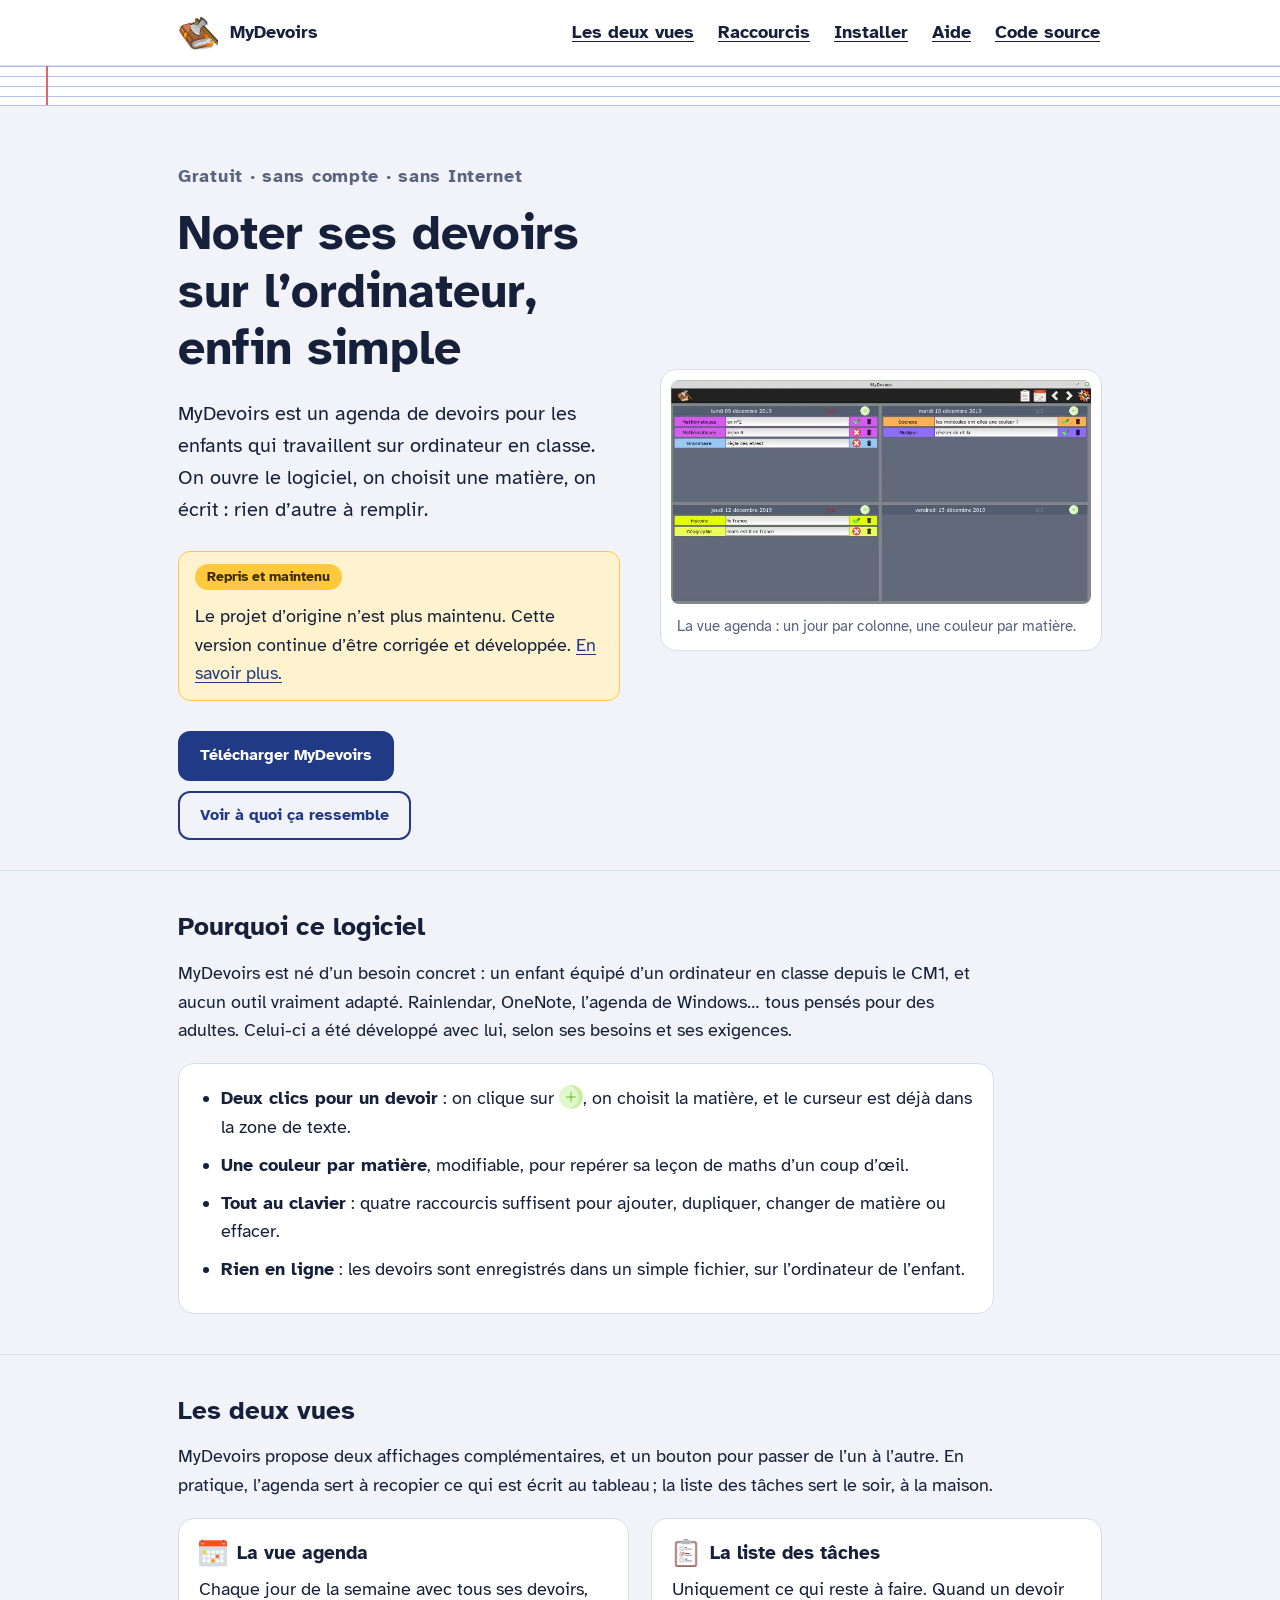
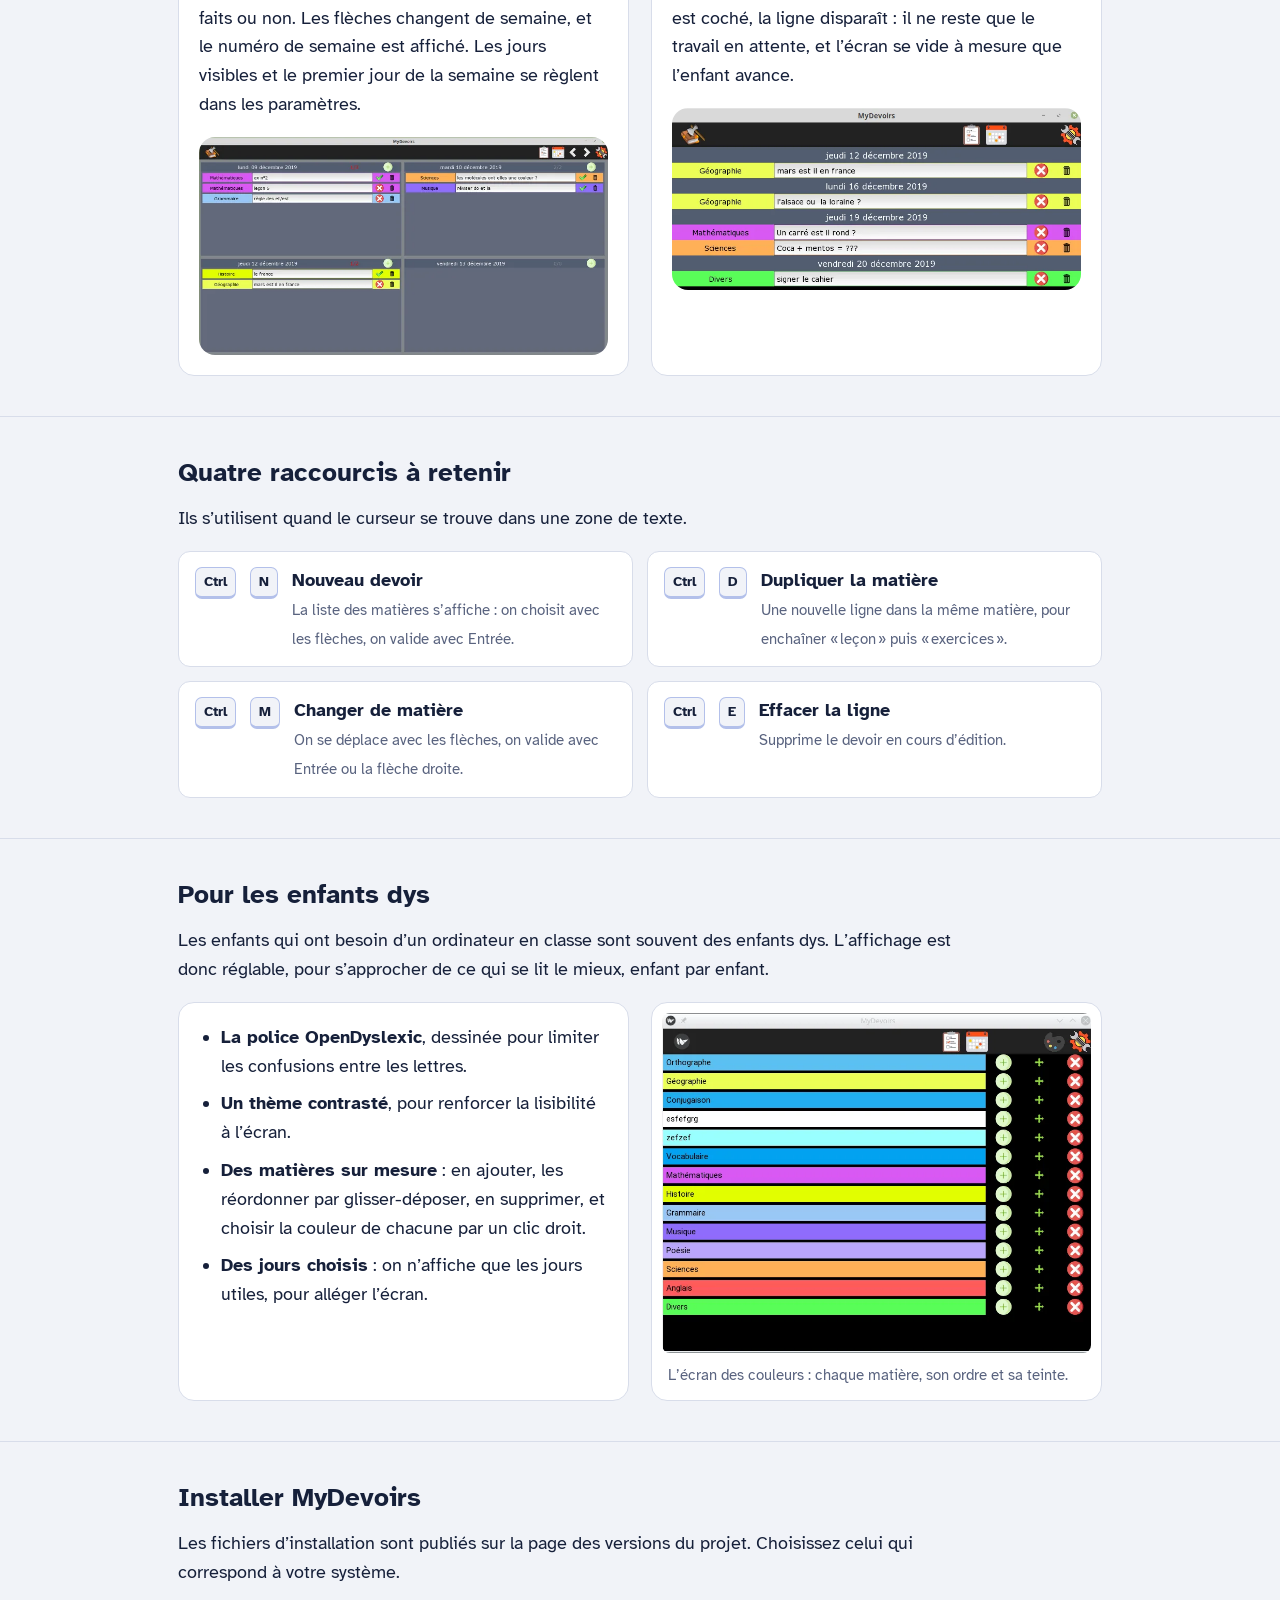
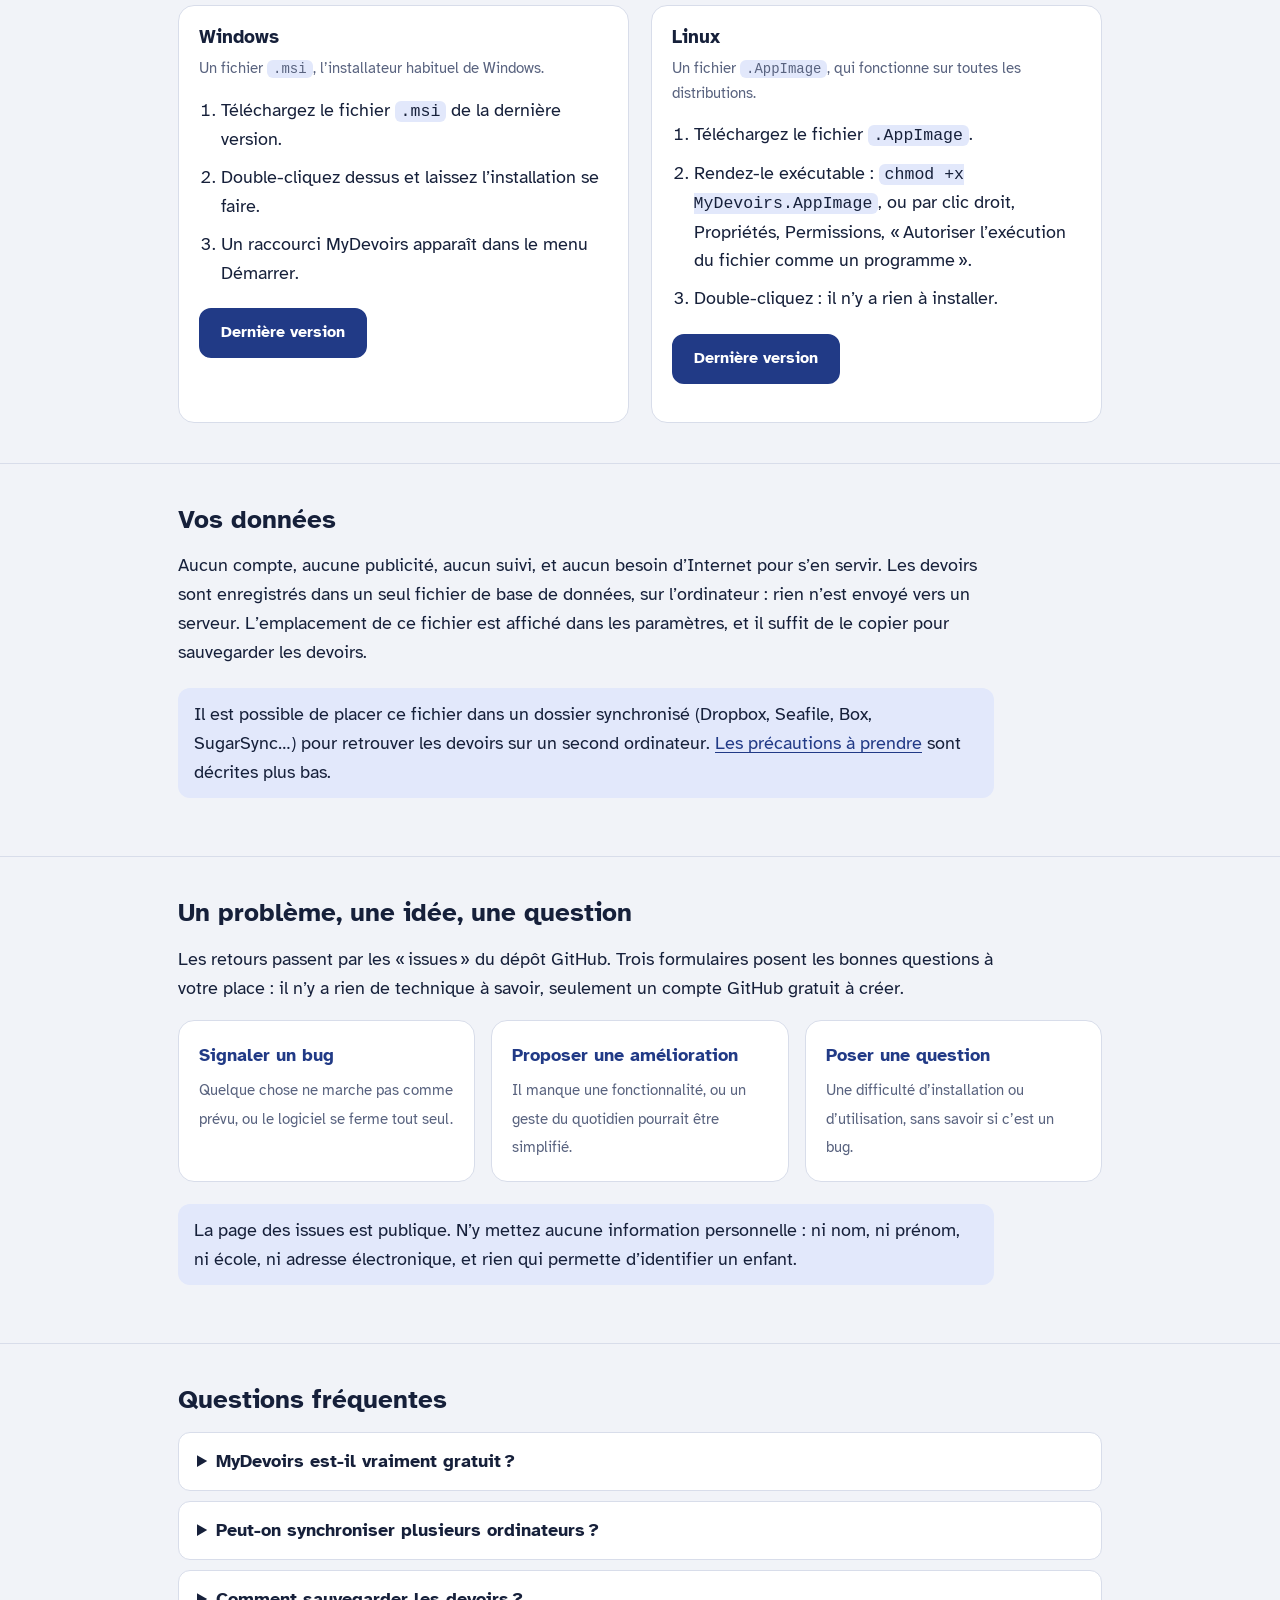
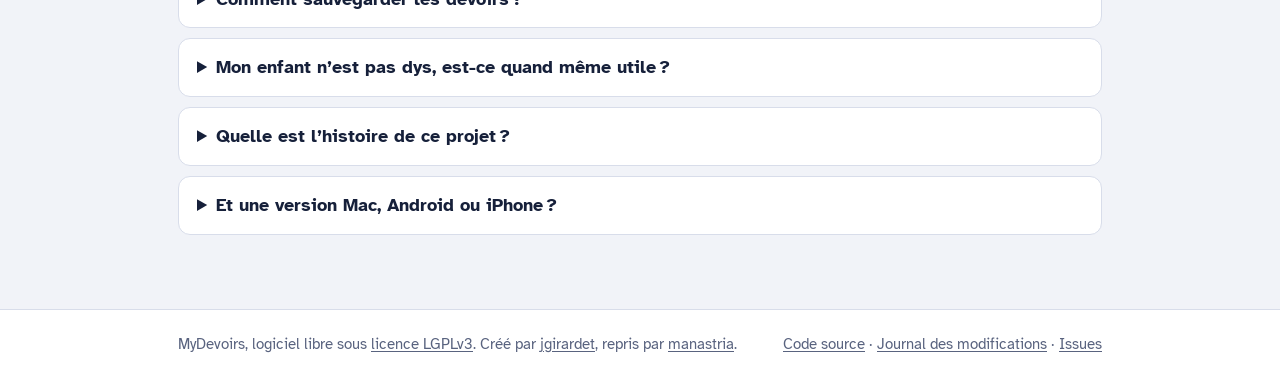
==== site/index.html @ cf14973e "feat: formulaires d'issues, site GitHub Pages et journal des modifications Communication - Formulair" ====
<!DOCTYPE html>
<html lang="fr">
<head>
<meta charset="utf-8">
<meta name="viewport" content="width=device-width, initial-scale=1">
<title>MyDevoirs : noter ses devoirs sur l’ordinateur, simplement</title>
<meta name="description" content="Logiciel gratuit et libre pour noter ses devoirs sur l’ordinateur, sans compte et sans Internet. Pensé pour les enfants qui travaillent sur ordinateur en classe, notamment les enfants dys. Windows et Linux.">
<meta name="author" content="Manastria">
<link rel="canonical" href="https://manastria.github.io/mydevoirs/">
<meta property="og:type" content="website">
<meta property="og:locale" content="fr_FR">
<meta property="og:title" content="MyDevoirs : noter ses devoirs sur l’ordinateur, simplement">
<meta property="og:description" content="Logiciel gratuit et libre pour noter ses devoirs sur l’ordinateur, sans compte et sans Internet. Pensé pour les enfants qui travaillent sur ordinateur, notamment les enfants dys.">
<meta property="og:url" content="https://manastria.github.io/mydevoirs/">
<meta property="og:image" content="https://manastria.github.io/mydevoirs/icons/icon-512.png">
<meta name="theme-color" content="#213a86">
<link rel="icon" href="icons/logo.png">
<link rel="icon" type="image/png" sizes="192x192" href="icons/icon-192.png">
<link rel="apple-touch-icon" href="icons/apple-touch-icon.png">
<link rel="stylesheet" href="assets/site.css">
</head>
<body>
<a class="skip" href="#contenu">Aller au contenu</a>

<header class="site-head">
  <div class="wrap">
    <a class="brand" href="#contenu">
      <img src="icons/logo.png" alt="" width="40" height="40">
      MyDevoirs
    </a>
    <nav aria-label="Sections de la page">
      <a href="#vues">Les deux vues</a>
      <a href="#raccourcis">Raccourcis</a>
      <a href="#installer">Installer</a>
      <a href="#aide">Aide</a>
      <a href="https://github.com/manastria/mydevoirs">Code source</a>
    </nav>
  </div>
</header>

<div class="ruled" aria-hidden="true"></div>

<main id="contenu">

  <section class="hero">
    <div class="wrap">
      <div>
        <p class="kicker">Gratuit · sans compte · sans Internet</p>
        <h1>Noter ses devoirs sur l’ordinateur, enfin simple</h1>
        <p class="lead">MyDevoirs est un agenda de devoirs pour les enfants qui travaillent sur ordinateur en classe. On ouvre le logiciel, on choisit une matière, on écrit : rien d’autre à remplir.</p>
        <p class="notice"><span class="badge">Repris et maintenu</span><span>Le projet d’origine n’est plus maintenu. Cette version continue d’être corrigée et développée. <a href="#questions">En savoir plus.</a></span></p>
        <p class="actions">
          <a class="btn" href="https://github.com/manastria/mydevoirs/releases/latest">Télécharger MyDevoirs</a>
          <a class="btn alt" href="#vues">Voir à quoi ça ressemble</a>
        </p>
      </div>
      <figure class="shot">
        <img src="img/agenda.webp" alt="La vue agenda de MyDevoirs : les jours de la semaine côte à côte, chaque devoir écrit dans la couleur de sa matière." width="790" height="421">
        <figcaption>La vue agenda : un jour par colonne, une couleur par matière.</figcaption>
      </figure>
    </div>
  </section>

  <section id="pourquoi" aria-labelledby="h-pourquoi">
    <div class="wrap">
      <h2 id="h-pourquoi">Pourquoi ce logiciel</h2>
      <p class="prose">MyDevoirs est né d’un besoin concret : un enfant équipé d’un ordinateur en classe depuis le CM1, et aucun outil vraiment adapté. Rainlendar, OneNote, l’agenda de Windows… tous pensés pour des adultes. Celui-ci a été développé avec lui, selon ses besoins et ses exigences.</p>
      <div class="box prose">
        <ul>
          <li><strong>Deux clics pour un devoir</strong> : on clique sur <img class="ico" src="icons/012-add.png" alt="le bouton d’ajout" width="24" height="24">, on choisit la matière, et le curseur est déjà dans la zone de texte.</li>
          <li><strong>Une couleur par matière</strong>, modifiable, pour repérer sa leçon de maths d’un coup d’œil.</li>
          <li><strong>Tout au clavier</strong> : quatre raccourcis suffisent pour ajouter, dupliquer, changer de matière ou effacer.</li>
          <li><strong>Rien en ligne</strong> : les devoirs sont enregistrés dans un simple fichier, sur l’ordinateur de l’enfant.</li>
        </ul>
      </div>
    </div>
  </section>

  <section id="vues" aria-labelledby="h-vues">
    <div class="wrap">
      <h2 id="h-vues">Les deux vues</h2>
      <p class="prose">MyDevoirs propose deux affichages complémentaires, et un bouton pour passer de l’un à l’autre. En pratique, l’agenda sert à recopier ce qui est écrit au tableau ; la liste des tâches sert le soir, à la maison.</p>
      <div class="two">
        <div class="box">
          <h3><img src="icons/014-calendar.png" alt="" width="28" height="28">La vue agenda</h3>
          <p>Chaque jour de la semaine avec tous ses devoirs, faits ou non. Les flèches changent de semaine, et le numéro de semaine est affiché. Les jours visibles et le premier jour de la semaine se règlent dans les paramètres.</p>
          <figure class="shot">
            <img src="img/agenda.webp" alt="Vue agenda : les devoirs répartis jour par jour sur la semaine." width="790" height="421" loading="lazy">
          </figure>
        </div>
        <div class="box">
          <h3><img src="icons/010-test.png" alt="" width="28" height="28">La liste des tâches</h3>
          <p>Uniquement ce qui reste à faire. Quand un devoir est coché, la ligne disparaît : il ne reste que le travail en attente, et l’écran se vide à mesure que l’enfant avance.</p>
          <figure class="shot">
            <img src="img/todo.webp" alt="Vue liste des tâches : seuls les devoirs restant à faire sont affichés." width="792" height="353" loading="lazy">
          </figure>
        </div>
      </div>
    </div>
  </section>

  <section id="raccourcis" aria-labelledby="h-raccourcis">
    <div class="wrap">
      <h2 id="h-raccourcis">Quatre raccourcis à retenir</h2>
      <p class="prose">Ils s’utilisent quand le curseur se trouve dans une zone de texte.</p>
      <ul class="keys">
        <li><kbd>Ctrl</kbd> <kbd>N</kbd> <div><b>Nouveau devoir</b><span>La liste des matières s’affiche : on choisit avec les flèches, on valide avec Entrée.</span></div></li>
        <li><kbd>Ctrl</kbd> <kbd>D</kbd> <div><b>Dupliquer la matière</b><span>Une nouvelle ligne dans la même matière, pour enchaîner « leçon » puis « exercices ».</span></div></li>
        <li><kbd>Ctrl</kbd> <kbd>M</kbd> <div><b>Changer de matière</b><span>On se déplace avec les flèches, on valide avec Entrée ou la flèche droite.</span></div></li>
        <li><kbd>Ctrl</kbd> <kbd>E</kbd> <div><b>Effacer la ligne</b><span>Supprime le devoir en cours d’édition.</span></div></li>
      </ul>
    </div>
  </section>

  <section id="dys" aria-labelledby="h-dys">
    <div class="wrap">
      <h2 id="h-dys">Pour les enfants dys</h2>
      <p class="prose">Les enfants qui ont besoin d’un ordinateur en classe sont souvent des enfants dys. L’affichage est donc réglable, pour s’approcher de ce qui se lit le mieux, enfant par enfant.</p>
      <div class="two">
        <div class="box">
          <ul>
            <li><strong>La police OpenDyslexic</strong>, dessinée pour limiter les confusions entre les lettres.</li>
            <li><strong>Un thème contrasté</strong>, pour renforcer la lisibilité à l’écran.</li>
            <li><strong>Des matières sur mesure</strong> : en ajouter, les réordonner par glisser-déposer, en supprimer, et choisir la couleur de chacune par un clic droit.</li>
            <li><strong>Des jours choisis</strong> : on n’affiche que les jours utiles, pour alléger l’écran.</li>
          </ul>
        </div>
        <figure class="shot">
          <img src="img/palette.webp" alt="L’écran des couleurs : la liste des matières, chacune dans sa teinte, avec les boutons pour les ajouter, les déplacer ou les supprimer." width="798" height="633" loading="lazy">
          <figcaption>L’écran des couleurs : chaque matière, son ordre et sa teinte.</figcaption>
        </figure>
      </div>
    </div>
  </section>

  <section id="installer" aria-labelledby="h-installer">
    <div class="wrap">
      <h2 id="h-installer">Installer MyDevoirs</h2>
      <p class="prose">Les fichiers d’installation sont publiés sur la page des versions du projet. Choisissez celui qui correspond à votre système.</p>
      <div class="two">
        <div class="box">
          <h3>Windows</h3>
          <p class="file">Un fichier <code>.msi</code>, l’installateur habituel de Windows.</p>
          <ol>
            <li>Téléchargez le fichier <code>.msi</code> de la dernière version.</li>
            <li>Double-cliquez dessus et laissez l’installation se faire.</li>
            <li>Un raccourci MyDevoirs apparaît dans le menu Démarrer.</li>
          </ol>
          <p class="actions"><a class="btn" href="https://github.com/manastria/mydevoirs/releases/latest">Dernière version</a></p>
        </div>
        <div class="box">
          <h3>Linux</h3>
          <p class="file">Un fichier <code>.AppImage</code>, qui fonctionne sur toutes les distributions.</p>
          <ol>
            <li>Téléchargez le fichier <code>.AppImage</code>.</li>
            <li>Rendez-le exécutable : <code>chmod +x MyDevoirs.AppImage</code>, ou par clic droit, Propriétés, Permissions, « Autoriser l’exécution du fichier comme un programme ».</li>
            <li>Double-cliquez : il n’y a rien à installer.</li>
          </ol>
          <p class="actions"><a class="btn" href="https://github.com/manastria/mydevoirs/releases/latest">Dernière version</a></p>
        </div>
      </div>
    </div>
  </section>

  <section id="donnees" aria-labelledby="h-donnees">
    <div class="wrap">
      <h2 id="h-donnees">Vos données</h2>
      <p class="prose">Aucun compte, aucune publicité, aucun suivi, et aucun besoin d’Internet pour s’en servir. Les devoirs sont enregistrés dans un seul fichier de base de données, sur l’ordinateur : rien n’est envoyé vers un serveur. L’emplacement de ce fichier est affiché dans les paramètres, et il suffit de le copier pour sauvegarder les devoirs.</p>
      <p class="note">Il est possible de placer ce fichier dans un dossier synchronisé (Dropbox, Seafile, Box, SugarSync…) pour retrouver les devoirs sur un second ordinateur. <a href="#questions">Les précautions à prendre</a> sont décrites plus bas.</p>
    </div>
  </section>

  <section id="aide" aria-labelledby="h-aide">
    <div class="wrap">
      <h2 id="h-aide">Un problème, une idée, une question</h2>
      <p class="prose">Les retours passent par les « issues » du dépôt GitHub. Trois formulaires posent les bonnes questions à votre place : il n’y a rien de technique à savoir, seulement un compte GitHub gratuit à créer.</p>
      <div class="help">
        <a href="https://github.com/manastria/mydevoirs/issues/new?template=1-bug.yml">
          <strong>Signaler un bug</strong>
          <span>Quelque chose ne marche pas comme prévu, ou le logiciel se ferme tout seul.</span>
        </a>
        <a href="https://github.com/manastria/mydevoirs/issues/new?template=2-fonctionnalite.yml">
          <strong>Proposer une amélioration</strong>
          <span>Il manque une fonctionnalité, ou un geste du quotidien pourrait être simplifié.</span>
        </a>
        <a href="https://github.com/manastria/mydevoirs/issues/new?template=3-question.yml">
          <strong>Poser une question</strong>
          <span>Une difficulté d’installation ou d’utilisation, sans savoir si c’est un bug.</span>
        </a>
      </div>
      <p class="note">La page des issues est publique. N’y mettez aucune information personnelle : ni nom, ni prénom, ni école, ni adresse électronique, et rien qui permette d’identifier un enfant.</p>
    </div>
  </section>

  <section id="questions" aria-labelledby="h-questions">
    <div class="wrap">
      <h2 id="h-questions">Questions fréquentes</h2>

      <details>
        <summary>MyDevoirs est-il vraiment gratuit ?</summary>
        <div class="answer prose">
          <p>Oui. MyDevoirs est un logiciel libre sous licence LGPLv3 : il est gratuit, son code source est public, et personne ne revend vos données, puisqu’il n’en collecte aucune.</p>
        </div>
      </details>

      <details>
        <summary>Peut-on synchroniser plusieurs ordinateurs ?</summary>
        <div class="answer prose">
          <p>Oui, en plaçant le fichier de base de données dans un dossier synchronisé par un service tiers (Dropbox, Seafile, Box, SugarSync…). Dans les paramètres, on clique sur le chemin actuel, puis on choisit le dossier synchronisé et un nom de fichier. MyDevoirs propose alors de recopier la base existante dans ce nouveau fichier, puis redémarre.</p>
          <p class="note attention"><strong>Important :</strong> cette méthode synchronise et sauvegarde la base de données, mais ne permet pas de travailler à deux en même temps. Pour un même fichier synchronisé, n’ouvrez MyDevoirs que sur une seule machine à la fois, sous peine de perdre des données.</p>
        </div>
      </details>

      <details>
        <summary>Comment sauvegarder les devoirs ?</summary>
        <div class="answer prose">
          <p>En copiant le fichier de base de données, dont le chemin est affiché dans les paramètres. Ce seul fichier contient tous les devoirs, les matières et les couleurs.</p>
        </div>
      </details>

      <details>
        <summary>Mon enfant n’est pas dys, est-ce quand même utile ?</summary>
        <div class="answer prose">
          <p>Bien sûr. MyDevoirs a été pensé pour des enfants dys parce que ce sont eux qui, le plus souvent, écrivent sur ordinateur en classe. Mais rien n’y est réservé : tout enfant qui doit noter ses devoirs sur un ordinateur peut s’en servir tel quel.</p>
        </div>
      </details>

      <details>
        <summary>Quelle est l’histoire de ce projet ?</summary>
        <div class="answer prose">
          <p>MyDevoirs a été créé par <a href="https://github.com/jgirardet/mydevoirs">jgirardet</a> pour son fils. Ce dépôt d’origine est aujourd’hui archivé et n’est plus maintenu. Le projet est repris et développé ici par <a href="https://github.com/manastria">manastria</a>, pour corriger les bugs et ajouter de nouvelles fonctionnalités.</p>
        </div>
      </details>

      <details>
        <summary>Et une version Mac, Android ou iPhone ?</summary>
        <div class="answer prose">
          <p>Pour l’instant, seules les versions Windows et Linux sont publiées. Le code repose sur <a href="https://www.kivy.org">Kivy</a>, qui ouvre la voie à d’autres systèmes, mais aucune autre version n’est distribuée à ce jour.</p>
        </div>
      </details>
    </div>
  </section>

</main>

<footer>
  <div class="wrap">
    <p>MyDevoirs, logiciel libre sous <a href="https://github.com/manastria/mydevoirs/blob/master/LICENSE">licence LGPLv3</a>. Créé par <a href="https://github.com/jgirardet">jgirardet</a>, repris par <a href="https://github.com/manastria">manastria</a>.</p>
    <p><a href="https://github.com/manastria/mydevoirs">Code source</a> · <a href="https://github.com/manastria/mydevoirs/blob/master/CHANGELOG.md">Journal des modifications</a> · <a href="https://github.com/manastria/mydevoirs/issues">Issues</a></p>
  </div>
</footer>

</body>
</html>
---- site/assets/site.css ----
/* MyDevoirs — feuille de style du site de présentation.
   Charte reprise de « Petits outils pour apprendre » : encre bleue, accent jaune,
   Atkinson Hyperlegible hébergée avec le site (aucun appel extérieur).
   Pensé pour la lecture : texte sur fond uni, lignes courtes, pas de texte justifié. */
@font-face{font-family:"Atkinson Hyperlegible";font-style:normal;font-weight:400;font-display:swap;
  src:url(fonts/atkinson-hyperlegible-latin-400-normal.woff2) format("woff2")}
@font-face{font-family:"Atkinson Hyperlegible";font-style:normal;font-weight:700;font-display:swap;
  src:url(fonts/atkinson-hyperlegible-latin-700-normal.woff2) format("woff2")}

:root{
  --bg:#f1f3f8; --surface:#ffffff; --fg:#16203a; --muted:#59637f; --line:#d8ddea;
  --ink:#213a86; --ink-fg:#ffffff; --ink-soft:#e2e8fb;
  --accent:#ffc83d; --accent-fg:#3b2a00; --accent-soft:#fff3cf;
  --rule:#dde3f4; --rule-strong:#b3c0ea; --margin:#e0656b;
  --font:"Atkinson Hyperlegible","Segoe UI",system-ui,sans-serif;
}
@media (prefers-color-scheme: dark){:root:not([data-theme="light"]){
  --bg:#10131b; --surface:#191d29; --fg:#e8ebf4; --muted:#9ca5be; --line:#2c3345;
  --ink:#8ea9ff; --ink-fg:#0f1530; --ink-soft:#232d52;
  --accent:#ffc83d; --accent-fg:#3b2a00; --accent-soft:#3a3016;
  --rule:#252d42; --rule-strong:#35416a; --margin:#b9545a; color-scheme:dark}}
:root[data-theme="dark"]{
  --bg:#10131b; --surface:#191d29; --fg:#e8ebf4; --muted:#9ca5be; --line:#2c3345;
  --ink:#8ea9ff; --ink-fg:#0f1530; --ink-soft:#232d52;
  --accent:#ffc83d; --accent-fg:#3b2a00; --accent-soft:#3a3016;
  --rule:#252d42; --rule-strong:#35416a; --margin:#b9545a; color-scheme:dark}

*{box-sizing:border-box}
[hidden]{display:none!important}
html{-webkit-text-size-adjust:100%;scroll-behavior:smooth}
body{margin:0;background:var(--bg);color:var(--fg);font-family:var(--font);font-size:18px;line-height:1.6}
img{max-width:100%;height:auto}
a{color:var(--ink);text-underline-offset:.15em}
a:hover{text-decoration-thickness:2px}
:focus-visible{outline:3px solid var(--ink);outline-offset:3px;border-radius:4px}
h1,h2,h3{line-height:1.2;text-wrap:balance;margin:0}
h1{font-size:clamp(2rem,5.5vw,3rem)}
h2{font-size:1.65rem;margin-bottom:.6em}
h3{font-size:1.2rem;margin-bottom:.4em}
p,ul,ol{margin:0 0 1em}
.wrap{max-width:960px;margin:0 auto;padding-left:max(18px,env(safe-area-inset-left,0px));padding-right:max(18px,env(safe-area-inset-right,0px))}
.prose{max-width:68ch}
.muted{color:var(--muted)}
.skip{position:absolute;left:-999px;top:8px;background:var(--ink);color:var(--ink-fg);padding:10px 16px;border-radius:8px;z-index:10}
.skip:focus{left:8px}

/* En-tête du site */
.site-head{background:var(--surface);border-bottom:1px solid var(--line)}
.site-head .wrap{display:flex;align-items:center;justify-content:space-between;gap:10px 24px;flex-wrap:wrap;padding-block:12px}
.brand{display:flex;align-items:center;gap:12px;color:var(--fg);text-decoration:none;font-weight:700;font-size:1.1rem}
.brand img{width:40px;height:40px;border-radius:10px}
.site-head nav{display:flex;gap:6px 20px;flex-wrap:wrap}
.site-head nav a{color:var(--fg);padding:6px 2px;font-weight:700}

/* Présentation */
.ruled{height:40px;border-bottom:1px solid var(--rule-strong);
  background-image:
    linear-gradient(90deg,transparent 46px,var(--margin) 46px,var(--margin) 48px,transparent 48px),
    repeating-linear-gradient(180deg,var(--rule-strong) 0 1px,transparent 1px 10px);
  background-color:var(--surface)}
.hero{padding-block:clamp(28px,6vw,56px) 12px}
.hero .wrap{display:grid;grid-template-columns:repeat(auto-fit,minmax(min(100%,380px),1fr));gap:28px 40px;align-items:center}
.kicker{font-weight:700;letter-spacing:.04em;color:var(--muted);margin-bottom:.8em}
.lead{font-size:1.25rem;margin-top:1em;max-width:62ch}
.notice{display:flex;gap:12px;align-items:baseline;flex-wrap:wrap;background:var(--accent-soft);border:1px solid var(--accent);
  border-radius:12px;padding:12px 16px;margin-top:1.4em;max-width:62ch}
.badge{display:inline-block;background:var(--accent);color:var(--accent-fg);font-weight:700;font-size:.85rem;
  padding:2px 12px;border-radius:99px;white-space:nowrap}

section{padding-block:clamp(22px,4vw,40px)}
section+section{border-top:1px solid var(--line)}

/* Icônes de l'application, dans le fil du texte */
.ico{width:24px;height:24px;vertical-align:-5px}

/* Captures d'écran */
figure{margin:0}
.shot{background:var(--surface);border:1px solid var(--line);border-radius:16px;padding:10px;overflow:hidden}
.shot img{border-radius:8px;display:block;width:100%}
.shot figcaption{color:var(--muted);font-size:.95rem;padding:10px 6px 2px}

/* Les deux vues, les encadrés, l'installation */
.two{display:grid;grid-template-columns:repeat(auto-fit,minmax(min(100%,380px),1fr));gap:22px}
.box{background:var(--surface);border:1px solid var(--line);border-radius:16px;padding:20px}
.box ul,.box ol{padding-left:1.2em;margin-bottom:0}
.box li{margin-bottom:.5em}
.box h3{display:flex;align-items:center;gap:10px}
.box h3 img{width:28px;height:28px}
.box .shot{border:0;padding:0;margin-top:1em;background:none}
.note{margin-top:1.2em;background:var(--ink-soft);border-radius:12px;padding:12px 16px;max-width:68ch}
.note.attention{background:var(--accent-soft);border:1px solid var(--accent)}
.file{color:var(--muted);font-size:.95rem;margin-bottom:1em}
code{background:var(--ink-soft);border-radius:6px;padding:1px 6px;font-size:.92em}

/* Boutons */
.actions{display:flex;gap:10px;flex-wrap:wrap;margin-top:auto;padding-top:12px}
.btn{display:inline-flex;align-items:center;justify-content:center;min-height:48px;padding:10px 20px;border-radius:12px;
  background:var(--ink);color:var(--ink-fg);border:2px solid var(--ink);font-weight:700;font-size:1rem;text-decoration:none;text-align:center}
.btn:hover{filter:brightness(1.12)}
.btn.alt{background:transparent;color:var(--ink)}
.btn.alt:hover{background:var(--ink-soft);filter:none}

/* Raccourcis clavier */
.keys{display:grid;grid-template-columns:repeat(auto-fit,minmax(min(100%,300px),1fr));gap:14px;list-style:none;padding:0;margin:0}
.keys li{display:flex;gap:14px;align-items:baseline;background:var(--surface);border:1px solid var(--line);border-radius:12px;padding:14px 16px}
.keys b{display:block}
.keys span{color:var(--muted);font-size:.95rem}
kbd{font-family:var(--font);font-weight:700;font-size:.85rem;white-space:nowrap;background:var(--bg);
  border:1px solid var(--rule-strong);border-bottom-width:3px;border-radius:7px;padding:3px 8px;color:var(--fg)}

/* Aide : les trois formulaires */
.help{display:grid;grid-template-columns:repeat(auto-fit,minmax(min(100%,260px),1fr));gap:16px}
.help a{display:block;background:var(--surface);border:1px solid var(--line);border-radius:16px;padding:20px;
  color:var(--fg);text-decoration:none}
.help a:hover{border-color:var(--ink);background:var(--ink-soft)}
.help strong{display:block;color:var(--ink);margin-bottom:.3em;font-size:1.1rem}
.help span{color:var(--muted);font-size:.95rem}

/* Questions fréquentes */
details{background:var(--surface);border:1px solid var(--line);border-radius:12px;padding:14px 18px;margin-bottom:10px}
details[open]{border-color:var(--rule-strong)}
summary{cursor:pointer;font-weight:700;padding-right:4px}
summary:hover{color:var(--ink)}
details .answer{padding-top:.8em;max-width:68ch}
details .answer :last-child{margin-bottom:0}

/* Pied de page */
footer{border-top:1px solid var(--line);background:var(--surface);margin-top:24px}
footer .wrap{padding-block:22px;display:flex;gap:8px 24px;flex-wrap:wrap;justify-content:space-between;color:var(--muted);font-size:.95rem}
footer p{margin:0}
footer a{color:var(--muted)}

@media (prefers-reduced-motion: reduce){*{transition:none!important;scroll-behavior:auto!important}}
@media print{.site-head,footer,.actions,.ruled{display:none}body{background:#fff;color:#000}}
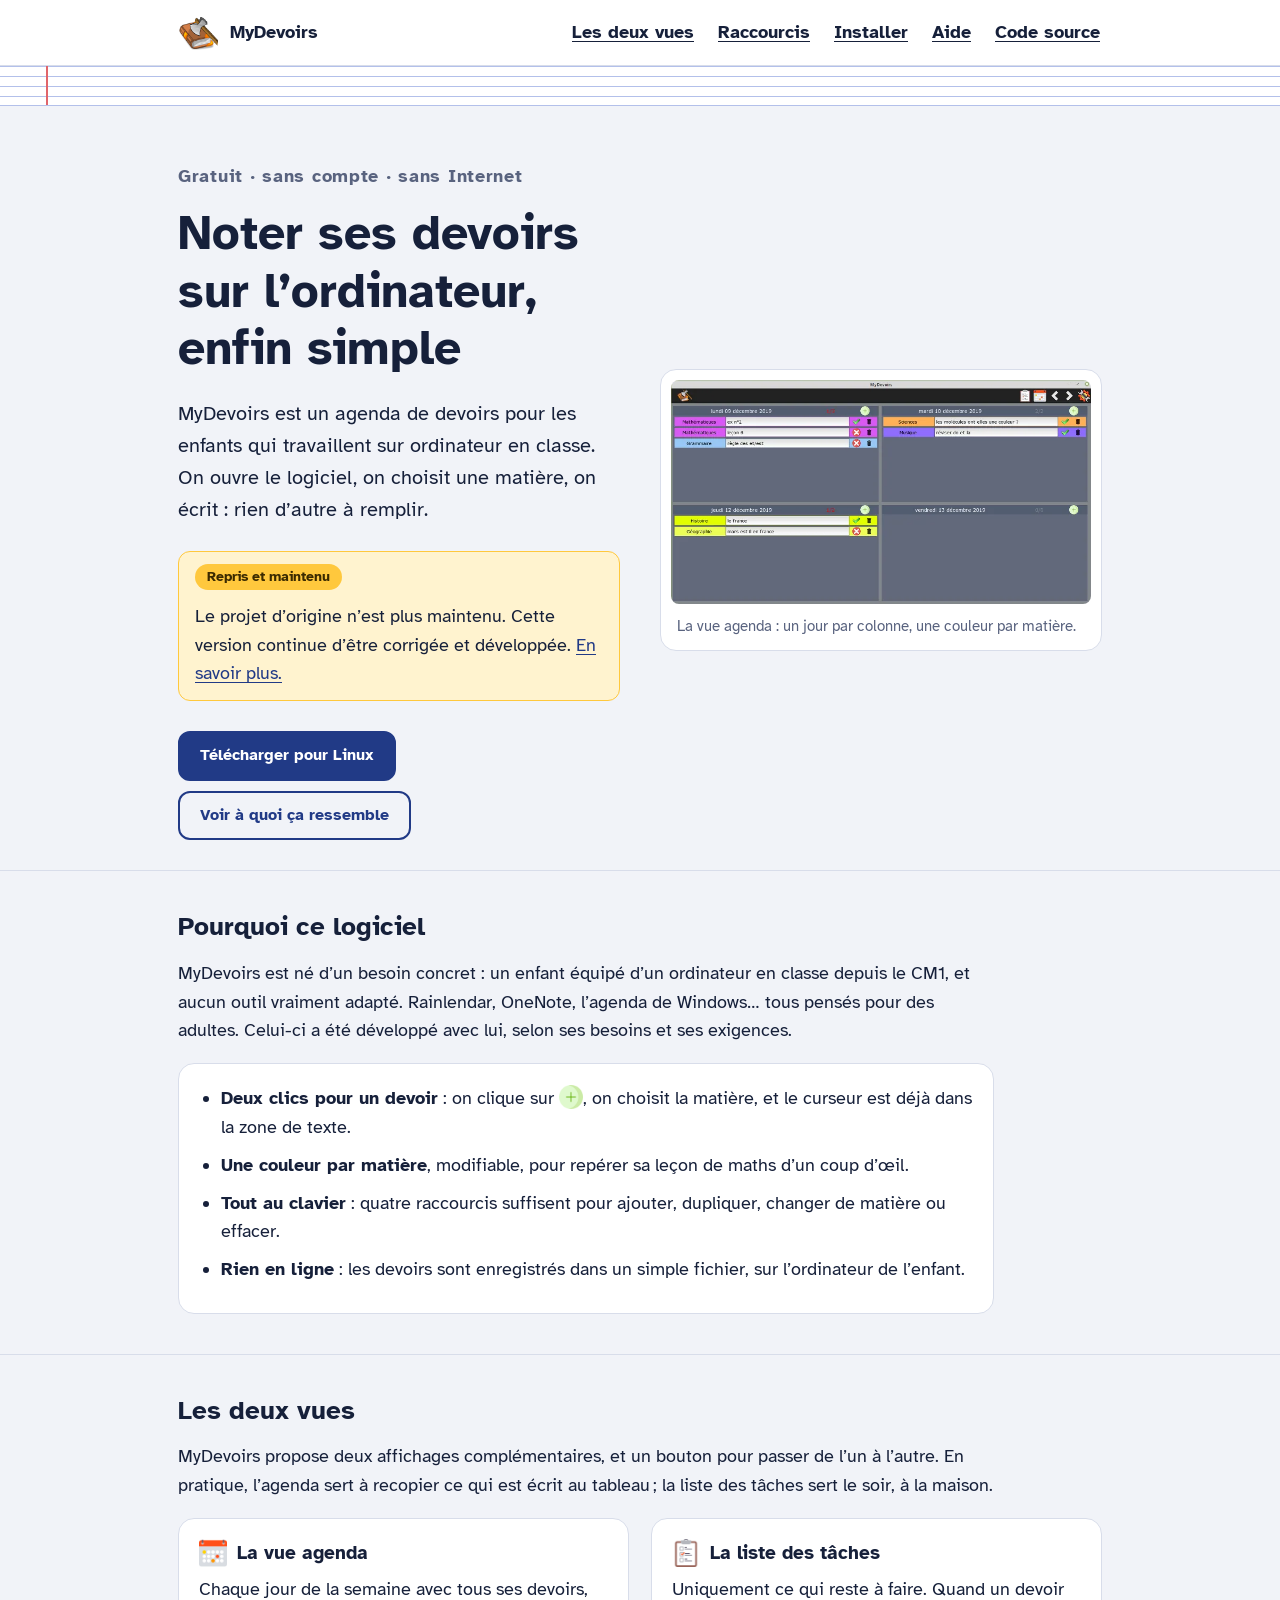
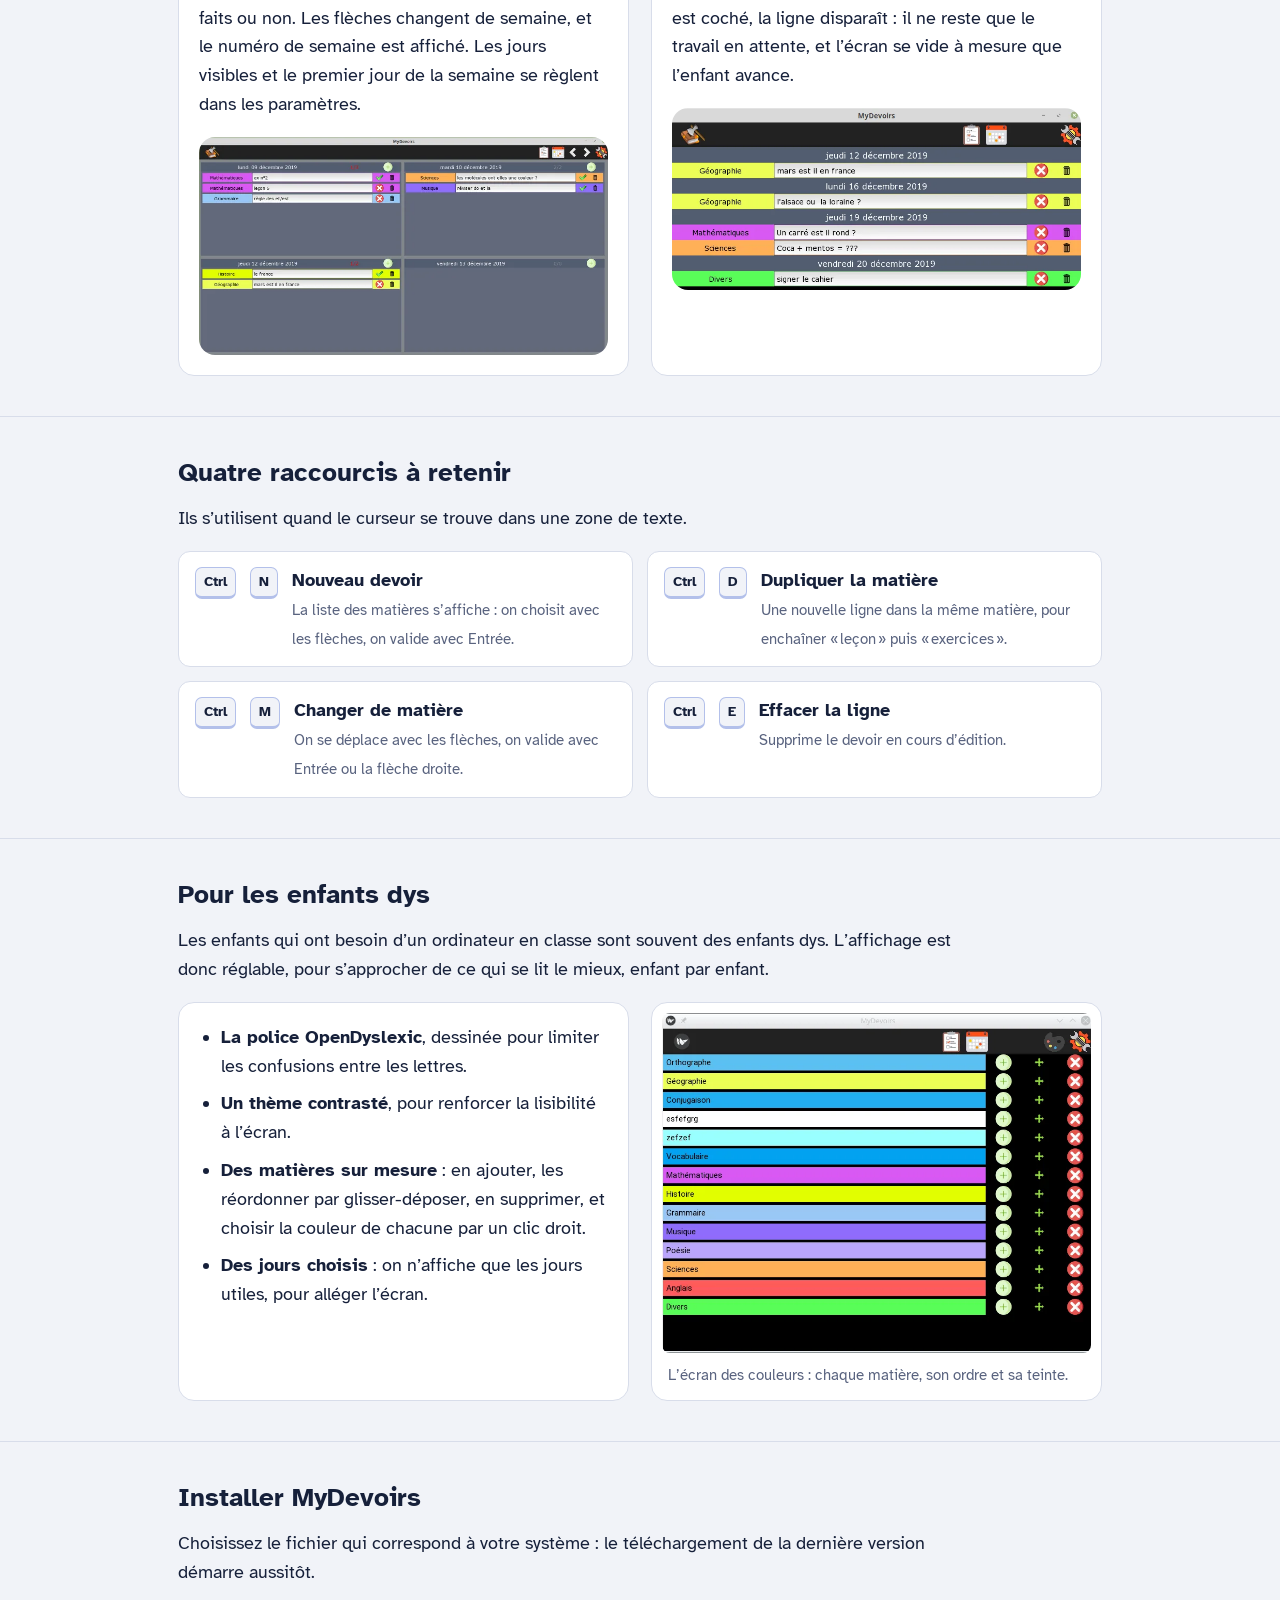
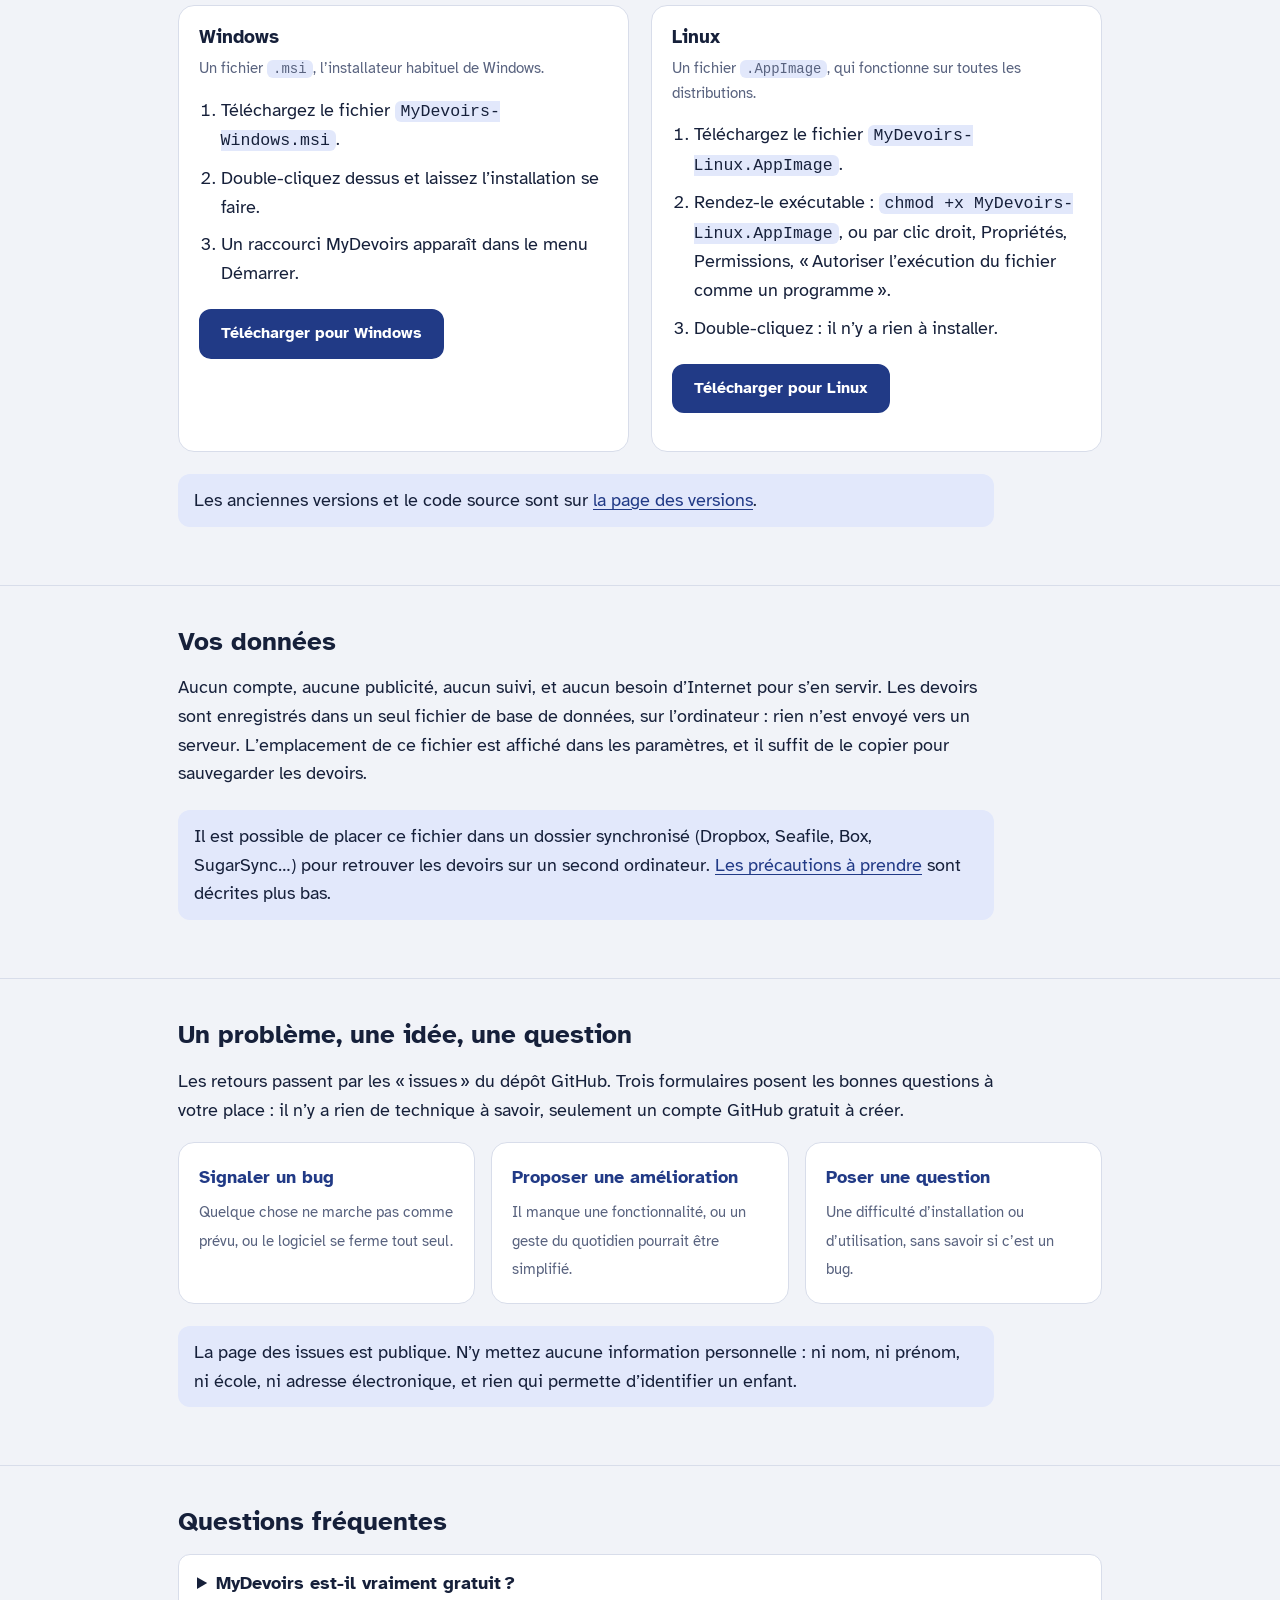
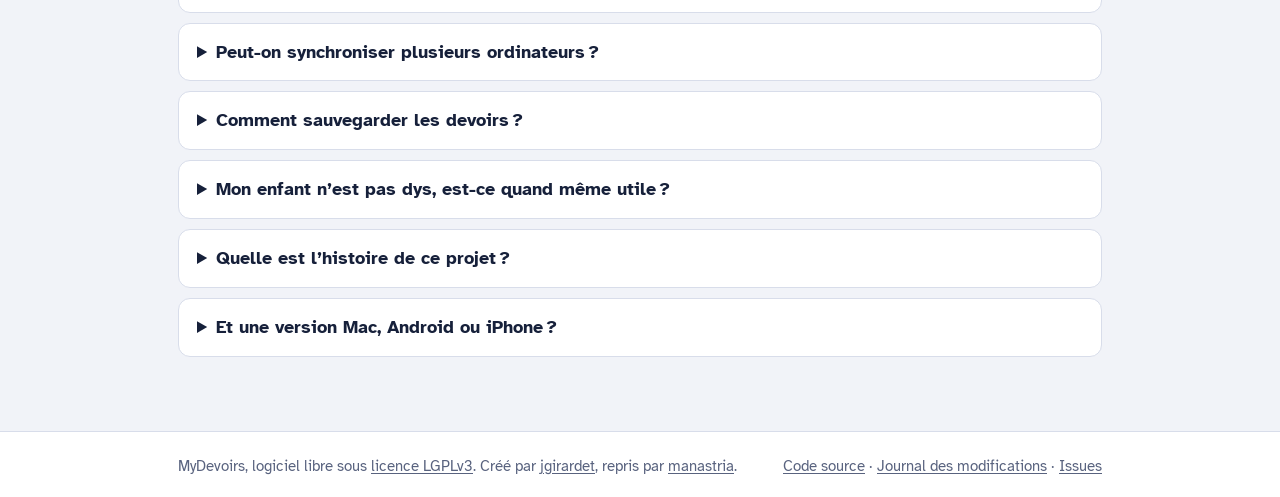
==== commit b1a7f4fb: "feat: téléchargement direct du .msi et de l'AppImage depuis le site Les fichiers de la release sont " ====
--- a/site/index.html
+++ b/site/index.html
@@ -50,7 +50,7 @@
         <p class="lead">MyDevoirs est un agenda de devoirs pour les enfants qui travaillent sur ordinateur en classe. On ouvre le logiciel, on choisit une matière, on écrit : rien d’autre à remplir.</p>
         <p class="notice"><span class="badge">Repris et maintenu</span><span>Le projet d’origine n’est plus maintenu. Cette version continue d’être corrigée et développée. <a href="#questions">En savoir plus.</a></span></p>
         <p class="actions">
-          <a class="btn" href="https://github.com/manastria/mydevoirs/releases/latest">Télécharger MyDevoirs</a>
+          <a class="btn" id="telecharger" href="https://github.com/manastria/mydevoirs/releases/latest/download/MyDevoirs-Windows.msi">Télécharger pour Windows</a>
           <a class="btn alt" href="#vues">Voir à quoi ça ressemble</a>
         </p>
       </div>
@@ -136,29 +136,40 @@
   <section id="installer" aria-labelledby="h-installer">
     <div class="wrap">
       <h2 id="h-installer">Installer MyDevoirs</h2>
-      <p class="prose">Les fichiers d’installation sont publiés sur la page des versions du projet. Choisissez celui qui correspond à votre système.</p>
+      <p class="prose">Choisissez le fichier qui correspond à votre système : le téléchargement de la dernière version démarre aussitôt.</p>
       <div class="two">
         <div class="box">
           <h3>Windows</h3>
           <p class="file">Un fichier <code>.msi</code>, l’installateur habituel de Windows.</p>
           <ol>
-            <li>Téléchargez le fichier <code>.msi</code> de la dernière version.</li>
+            <li>Téléchargez le fichier <code>MyDevoirs-Windows.msi</code>.</li>
             <li>Double-cliquez dessus et laissez l’installation se faire.</li>
             <li>Un raccourci MyDevoirs apparaît dans le menu Démarrer.</li>
           </ol>
-          <p class="actions"><a class="btn" href="https://github.com/manastria/mydevoirs/releases/latest">Dernière version</a></p>
+          <p class="actions"><a class="btn" href="https://github.com/manastria/mydevoirs/releases/latest/download/MyDevoirs-Windows.msi">Télécharger pour Windows</a></p>
         </div>
         <div class="box">
           <h3>Linux</h3>
           <p class="file">Un fichier <code>.AppImage</code>, qui fonctionne sur toutes les distributions.</p>
           <ol>
-            <li>Téléchargez le fichier <code>.AppImage</code>.</li>
-            <li>Rendez-le exécutable : <code>chmod +x MyDevoirs.AppImage</code>, ou par clic droit, Propriétés, Permissions, « Autoriser l’exécution du fichier comme un programme ».</li>
+            <li>Téléchargez le fichier <code>MyDevoirs-Linux.AppImage</code>.</li>
+            <li>Rendez-le exécutable : <code>chmod +x MyDevoirs-Linux.AppImage</code>, ou par clic droit, Propriétés, Permissions, « Autoriser l’exécution du fichier comme un programme ».</li>
             <li>Double-cliquez : il n’y a rien à installer.</li>
           </ol>
-          <p class="actions"><a class="btn" href="https://github.com/manastria/mydevoirs/releases/latest">Dernière version</a></p>
-        </div>
-      </div>
+          <p class="actions"><a class="btn" href="https://github.com/manastria/mydevoirs/releases/latest/download/MyDevoirs-Linux.AppImage">Télécharger pour Linux</a></p>
+        </div>
+      </div>
+      <p class="note">Les anciennes versions et le code source sont sur <a href="https://github.com/manastria/mydevoirs/releases">la page des versions</a>.</p>
+      <script>
+        // Sous Linux (hors Android), le bouton de l’en-tête propose l’AppImage au lieu du .msi.
+        (function () {
+          var b = document.getElementById("telecharger");
+          if (b && /Linux/.test(navigator.userAgent) && !/Android/.test(navigator.userAgent)) {
+            b.href = "https://github.com/manastria/mydevoirs/releases/latest/download/MyDevoirs-Linux.AppImage";
+            b.textContent = "Télécharger pour Linux";
+          }
+        })();
+      </script>
     </div>
   </section>
 
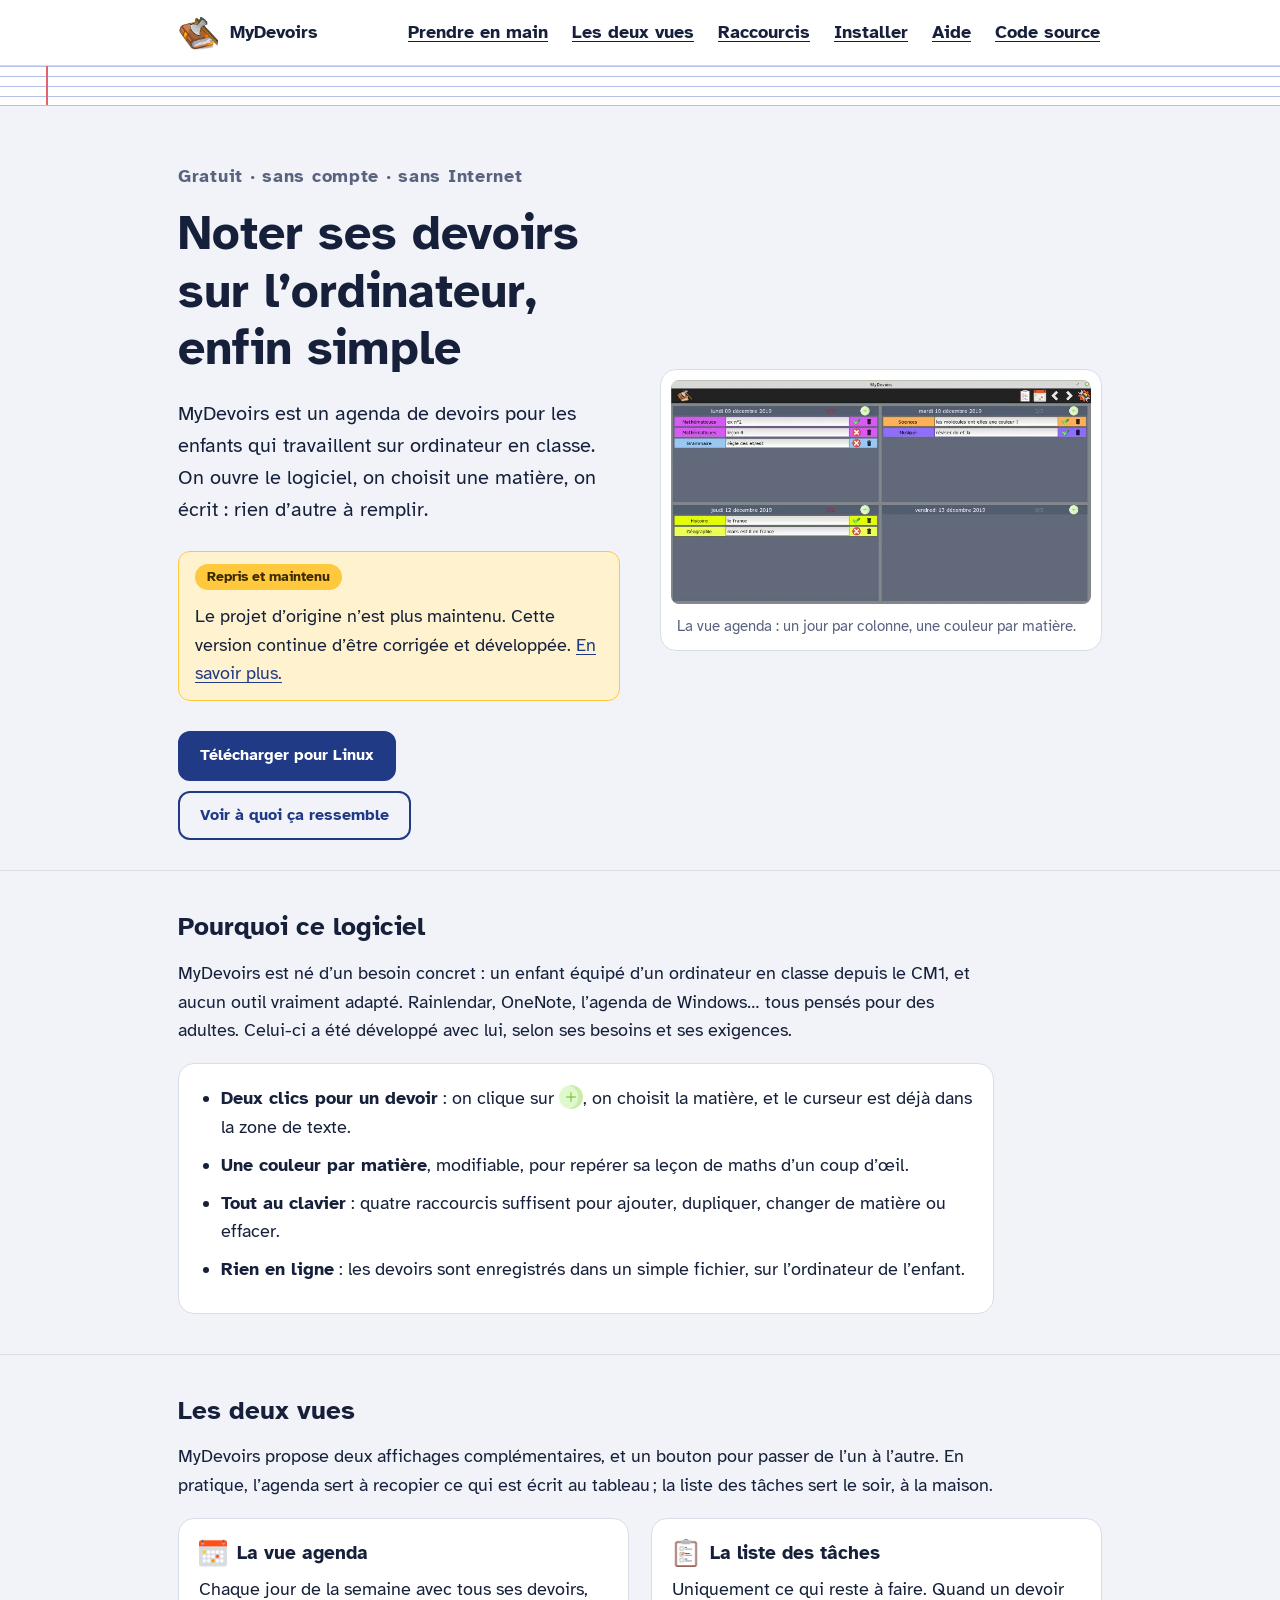
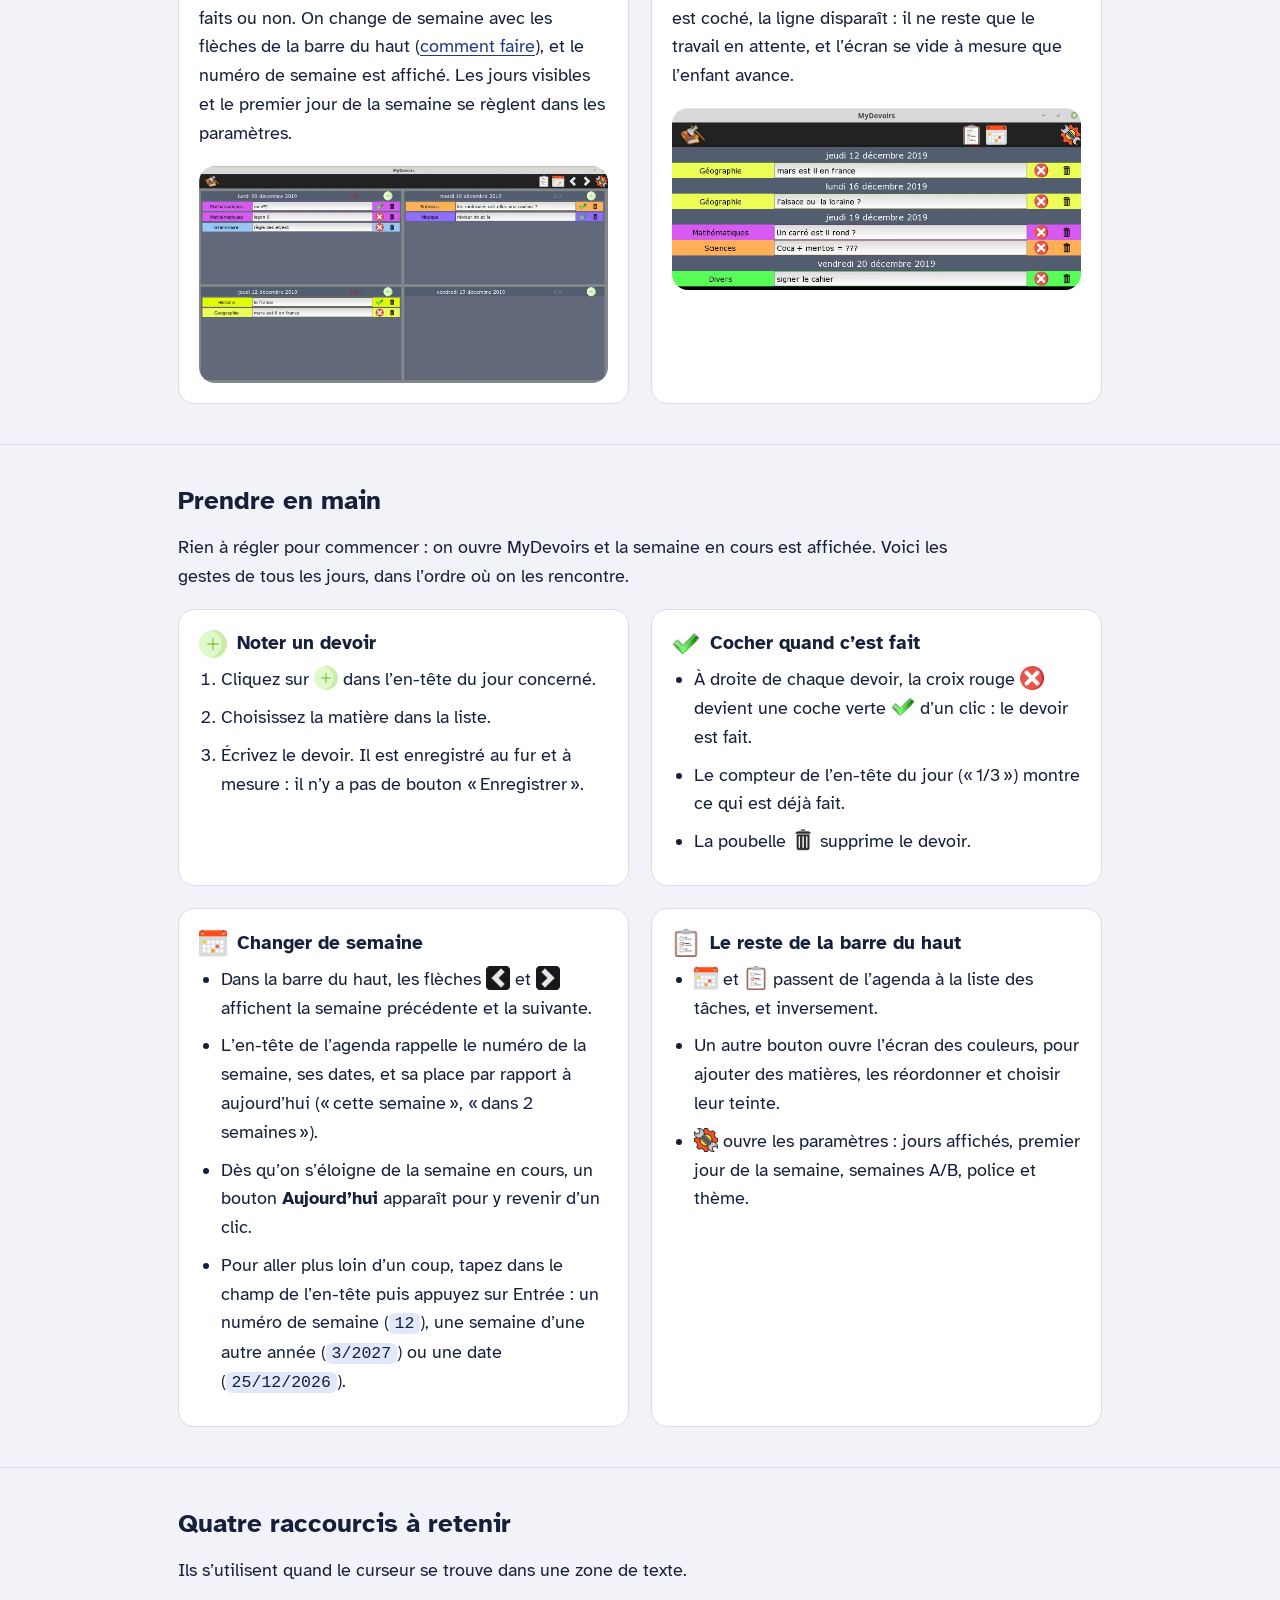
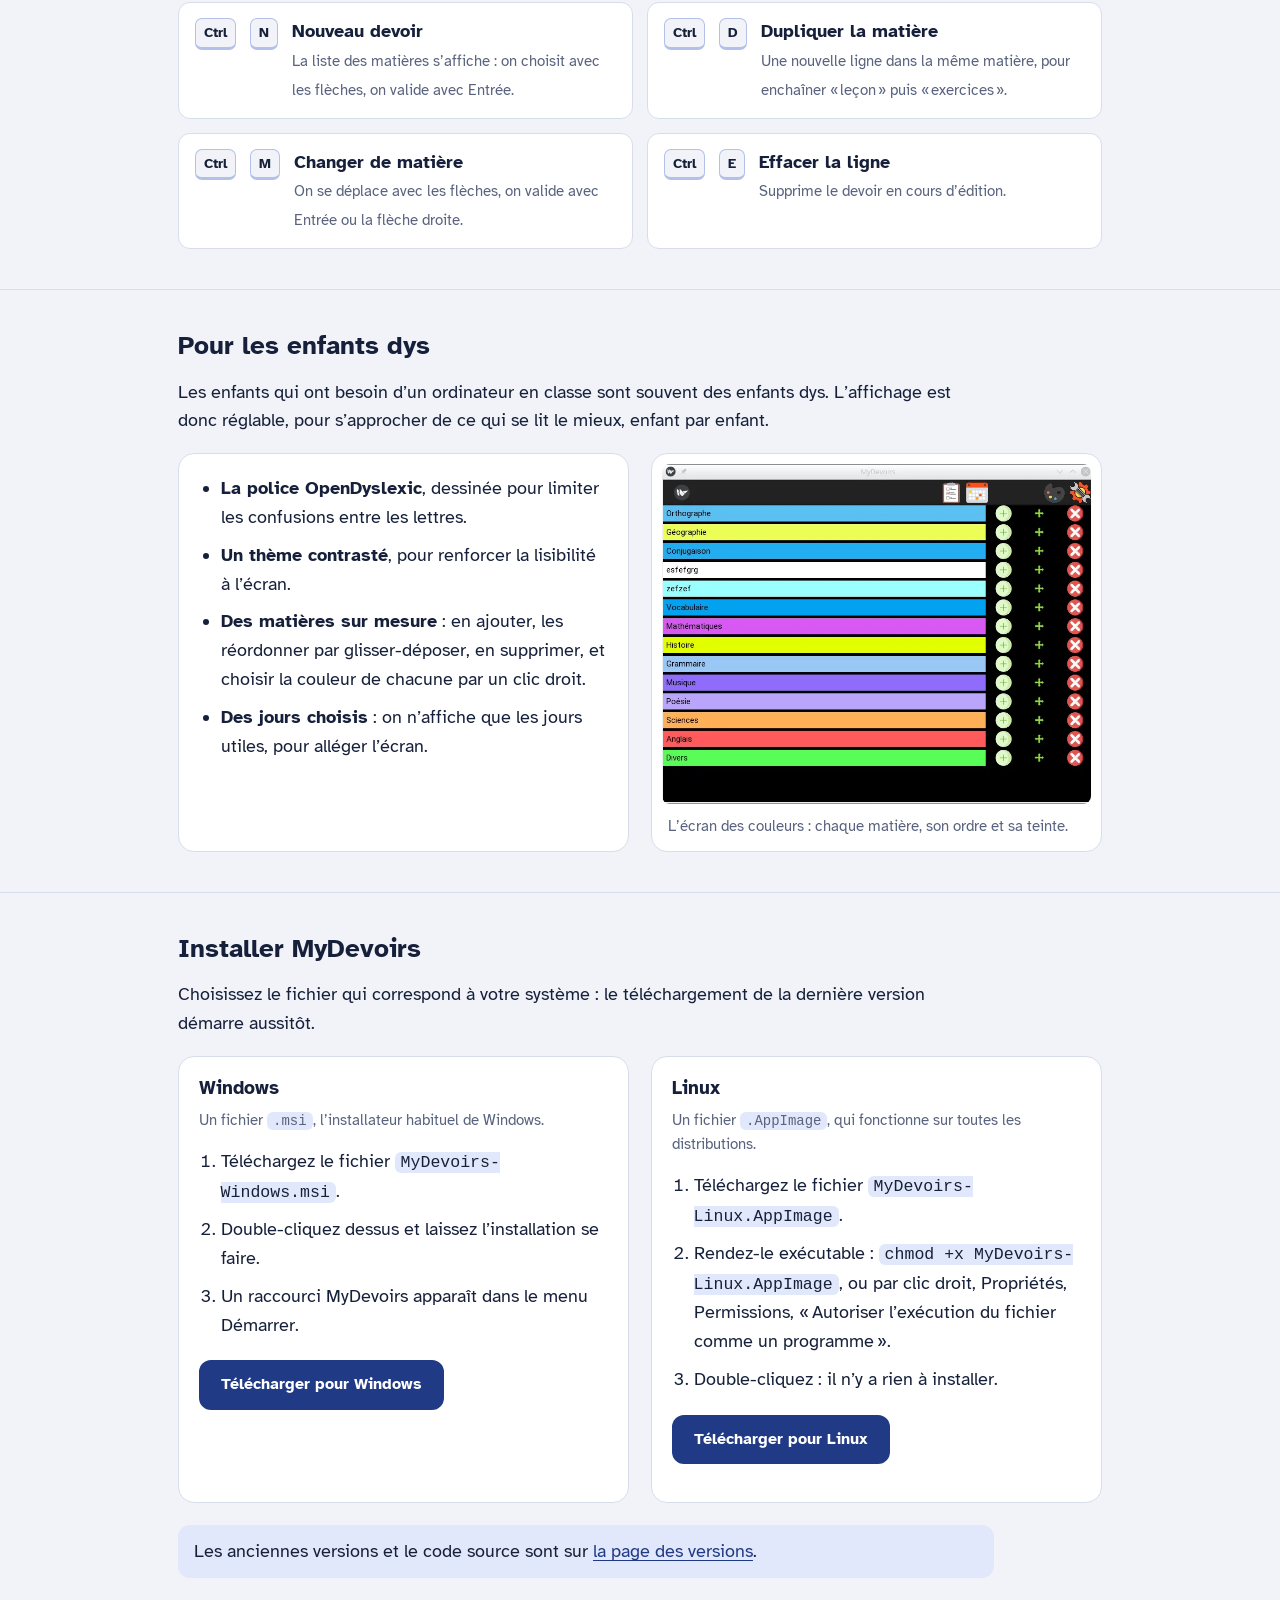
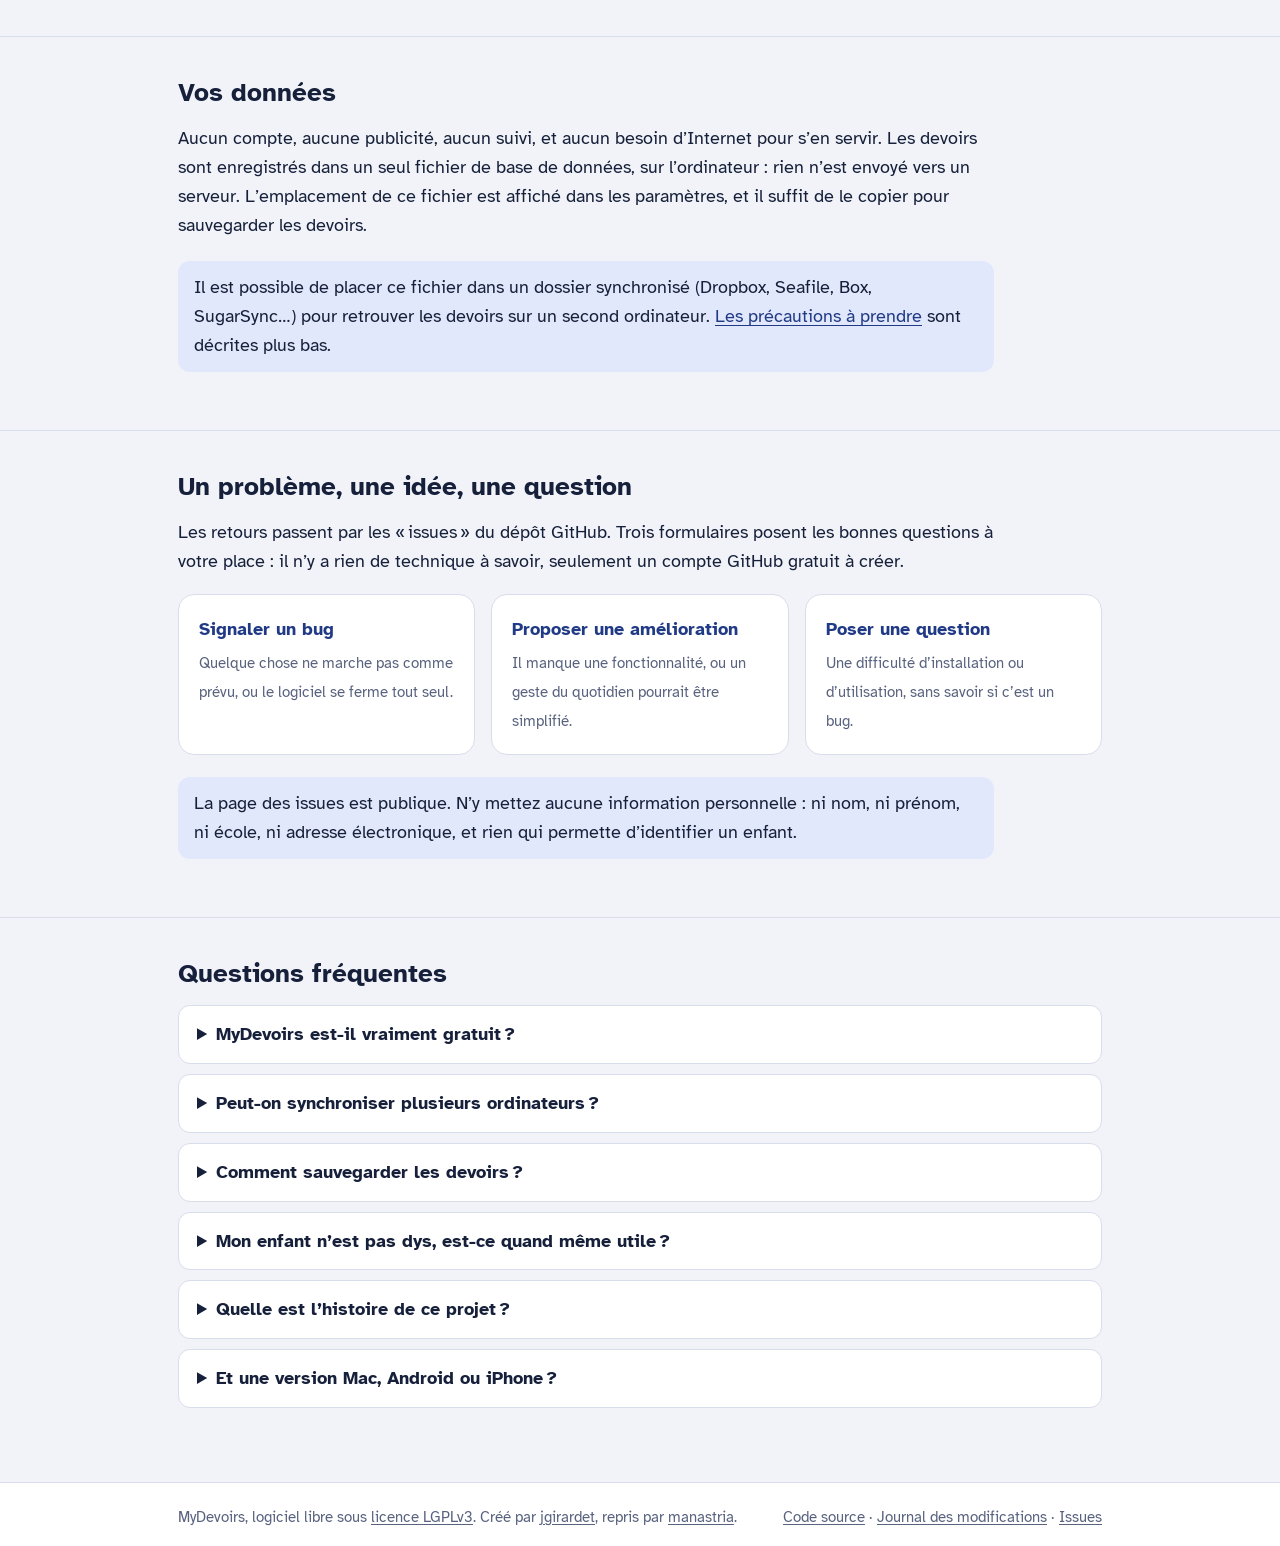
==== commit 66a2ddb5: "feat: section « Prendre en main » sur le site (noter, cocher, changer de semaine) Explique aux paren" ====
--- a/site/index.html
+++ b/site/index.html
@@ -6,13 +6,13 @@
 <title>MyDevoirs : noter ses devoirs sur l’ordinateur, simplement</title>
 <meta name="description" content="Logiciel gratuit et libre pour noter ses devoirs sur l’ordinateur, sans compte et sans Internet. Pensé pour les enfants qui travaillent sur ordinateur en classe, notamment les enfants dys. Windows et Linux.">
 <meta name="author" content="Manastria">
-<link rel="canonical" href="https://manastria.github.io/mydevoirs/">
+<link rel="canonical" href="https://mydevoirs.manastria.fr/">
 <meta property="og:type" content="website">
 <meta property="og:locale" content="fr_FR">
 <meta property="og:title" content="MyDevoirs : noter ses devoirs sur l’ordinateur, simplement">
 <meta property="og:description" content="Logiciel gratuit et libre pour noter ses devoirs sur l’ordinateur, sans compte et sans Internet. Pensé pour les enfants qui travaillent sur ordinateur, notamment les enfants dys.">
-<meta property="og:url" content="https://manastria.github.io/mydevoirs/">
-<meta property="og:image" content="https://manastria.github.io/mydevoirs/icons/icon-512.png">
+<meta property="og:url" content="https://mydevoirs.manastria.fr/">
+<meta property="og:image" content="https://mydevoirs.manastria.fr/icons/icon-512.png">
 <meta name="theme-color" content="#213a86">
 <link rel="icon" href="icons/logo.png">
 <link rel="icon" type="image/png" sizes="192x192" href="icons/icon-192.png">
@@ -29,6 +29,7 @@
       MyDevoirs
     </a>
     <nav aria-label="Sections de la page">
+      <a href="#utiliser">Prendre en main</a>
       <a href="#vues">Les deux vues</a>
       <a href="#raccourcis">Raccourcis</a>
       <a href="#installer">Installer</a>
@@ -83,7 +84,7 @@
       <div class="two">
         <div class="box">
           <h3><img src="icons/014-calendar.png" alt="" width="28" height="28">La vue agenda</h3>
-          <p>Chaque jour de la semaine avec tous ses devoirs, faits ou non. Les flèches changent de semaine, et le numéro de semaine est affiché. Les jours visibles et le premier jour de la semaine se règlent dans les paramètres.</p>
+          <p>Chaque jour de la semaine avec tous ses devoirs, faits ou non. On change de semaine avec les flèches de la barre du haut (<a href="#changer-de-semaine">comment faire</a>), et le numéro de semaine est affiché. Les jours visibles et le premier jour de la semaine se règlent dans les paramètres.</p>
           <figure class="shot">
             <img src="img/agenda.webp" alt="Vue agenda : les devoirs répartis jour par jour sur la semaine." width="790" height="421" loading="lazy">
           </figure>
@@ -94,6 +95,48 @@
           <figure class="shot">
             <img src="img/todo.webp" alt="Vue liste des tâches : seuls les devoirs restant à faire sont affichés." width="792" height="353" loading="lazy">
           </figure>
+        </div>
+      </div>
+    </div>
+  </section>
+
+  <section id="utiliser" aria-labelledby="h-utiliser">
+    <div class="wrap">
+      <h2 id="h-utiliser">Prendre en main</h2>
+      <p class="prose">Rien à régler pour commencer : on ouvre MyDevoirs et la semaine en cours est affichée. Voici les gestes de tous les jours, dans l’ordre où on les rencontre.</p>
+      <div class="two">
+        <div class="box">
+          <h3><img src="icons/012-add.png" alt="" width="28" height="28">Noter un devoir</h3>
+          <ol>
+            <li>Cliquez sur <img class="ico" src="icons/012-add.png" alt="le bouton d’ajout" width="24" height="24"> dans l’en-tête du jour concerné.</li>
+            <li>Choisissez la matière dans la liste.</li>
+            <li>Écrivez le devoir. Il est enregistré au fur et à mesure : il n’y a pas de bouton « Enregistrer ».</li>
+          </ol>
+        </div>
+        <div class="box">
+          <h3><img src="icons/coche.png" alt="" width="28" height="28">Cocher quand c’est fait</h3>
+          <ul>
+            <li>À droite de chaque devoir, la croix rouge <img class="ico" src="icons/croix.png" alt="croix rouge" width="24" height="24"> devient une coche verte <img class="ico" src="icons/coche.png" alt="coche verte" width="24" height="24"> d’un clic : le devoir est fait.</li>
+            <li>Le compteur de l’en-tête du jour (« 1/3 ») montre ce qui est déjà fait.</li>
+            <li>La poubelle <img class="ico" src="icons/garbage.png" alt="la poubelle" width="24" height="24"> supprime le devoir.</li>
+          </ul>
+        </div>
+        <div class="box" id="changer-de-semaine">
+          <h3><img src="icons/014-calendar.png" alt="" width="28" height="28">Changer de semaine</h3>
+          <ul>
+            <li>Dans la barre du haut, les flèches <img class="ico" src="icons/precedent.png" alt="flèche gauche" width="24" height="24"> et <img class="ico" src="icons/suivant.png" alt="flèche droite" width="24" height="24"> affichent la semaine précédente et la suivante.</li>
+            <li>L’en-tête de l’agenda rappelle le numéro de la semaine, ses dates, et sa place par rapport à aujourd’hui (« cette semaine », « dans 2 semaines »).</li>
+            <li>Dès qu’on s’éloigne de la semaine en cours, un bouton <strong>Aujourd’hui</strong> apparaît pour y revenir d’un clic.</li>
+            <li>Pour aller plus loin d’un coup, tapez dans le champ de l’en-tête puis appuyez sur Entrée : un numéro de semaine (<code>12</code>), une semaine d’une autre année (<code>3/2027</code>) ou une date (<code>25/12/2026</code>).</li>
+          </ul>
+        </div>
+        <div class="box">
+          <h3><img src="icons/010-test.png" alt="" width="28" height="28">Le reste de la barre du haut</h3>
+          <ul>
+            <li><img class="ico" src="icons/014-calendar.png" alt="l’agenda" width="24" height="24"> et <img class="ico" src="icons/010-test.png" alt="la liste des tâches" width="24" height="24"> passent de l’agenda à la liste des tâches, et inversement.</li>
+            <li>Un autre bouton ouvre l’écran des couleurs, pour ajouter des matières, les réordonner et choisir leur teinte.</li>
+            <li><img class="ico" src="icons/params.png" alt="l’engrenage" width="24" height="24"> ouvre les paramètres : jours affichés, premier jour de la semaine, semaines A/B, police et thème.</li>
+          </ul>
         </div>
       </div>
     </div>
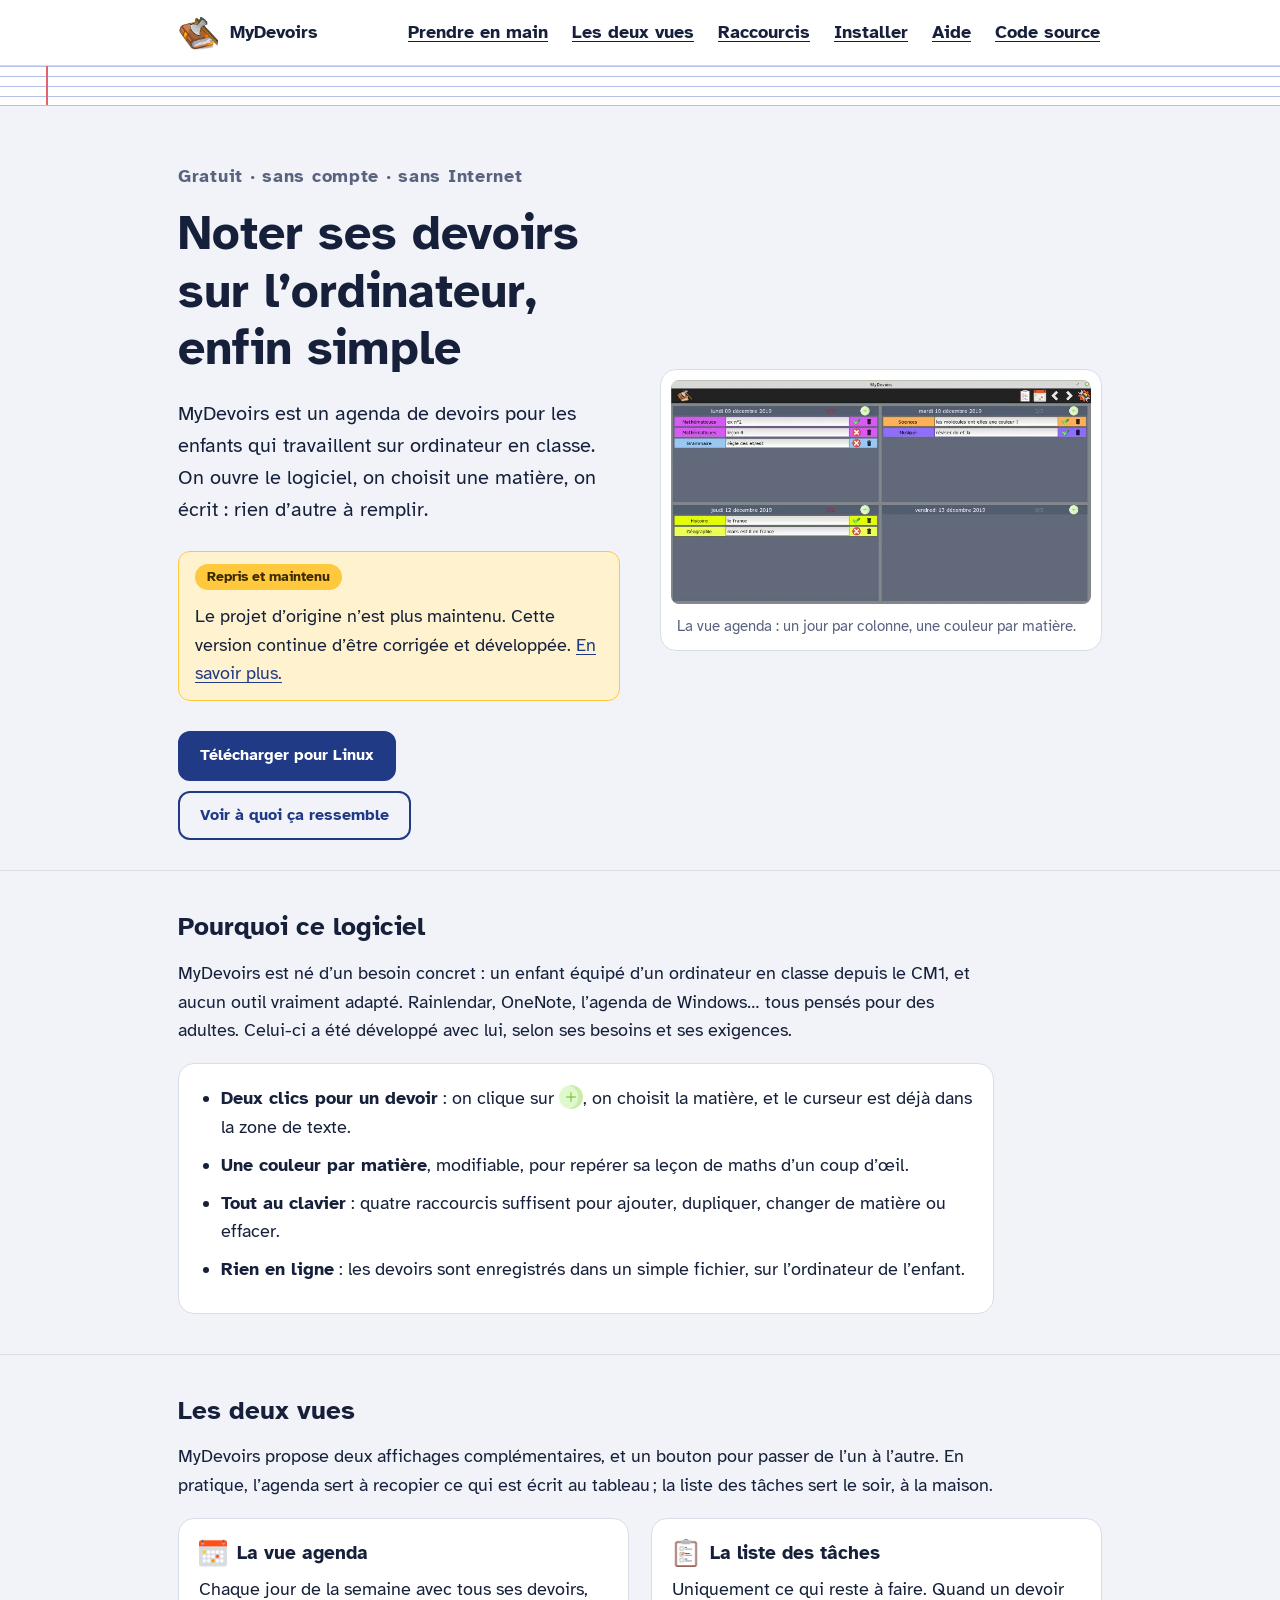
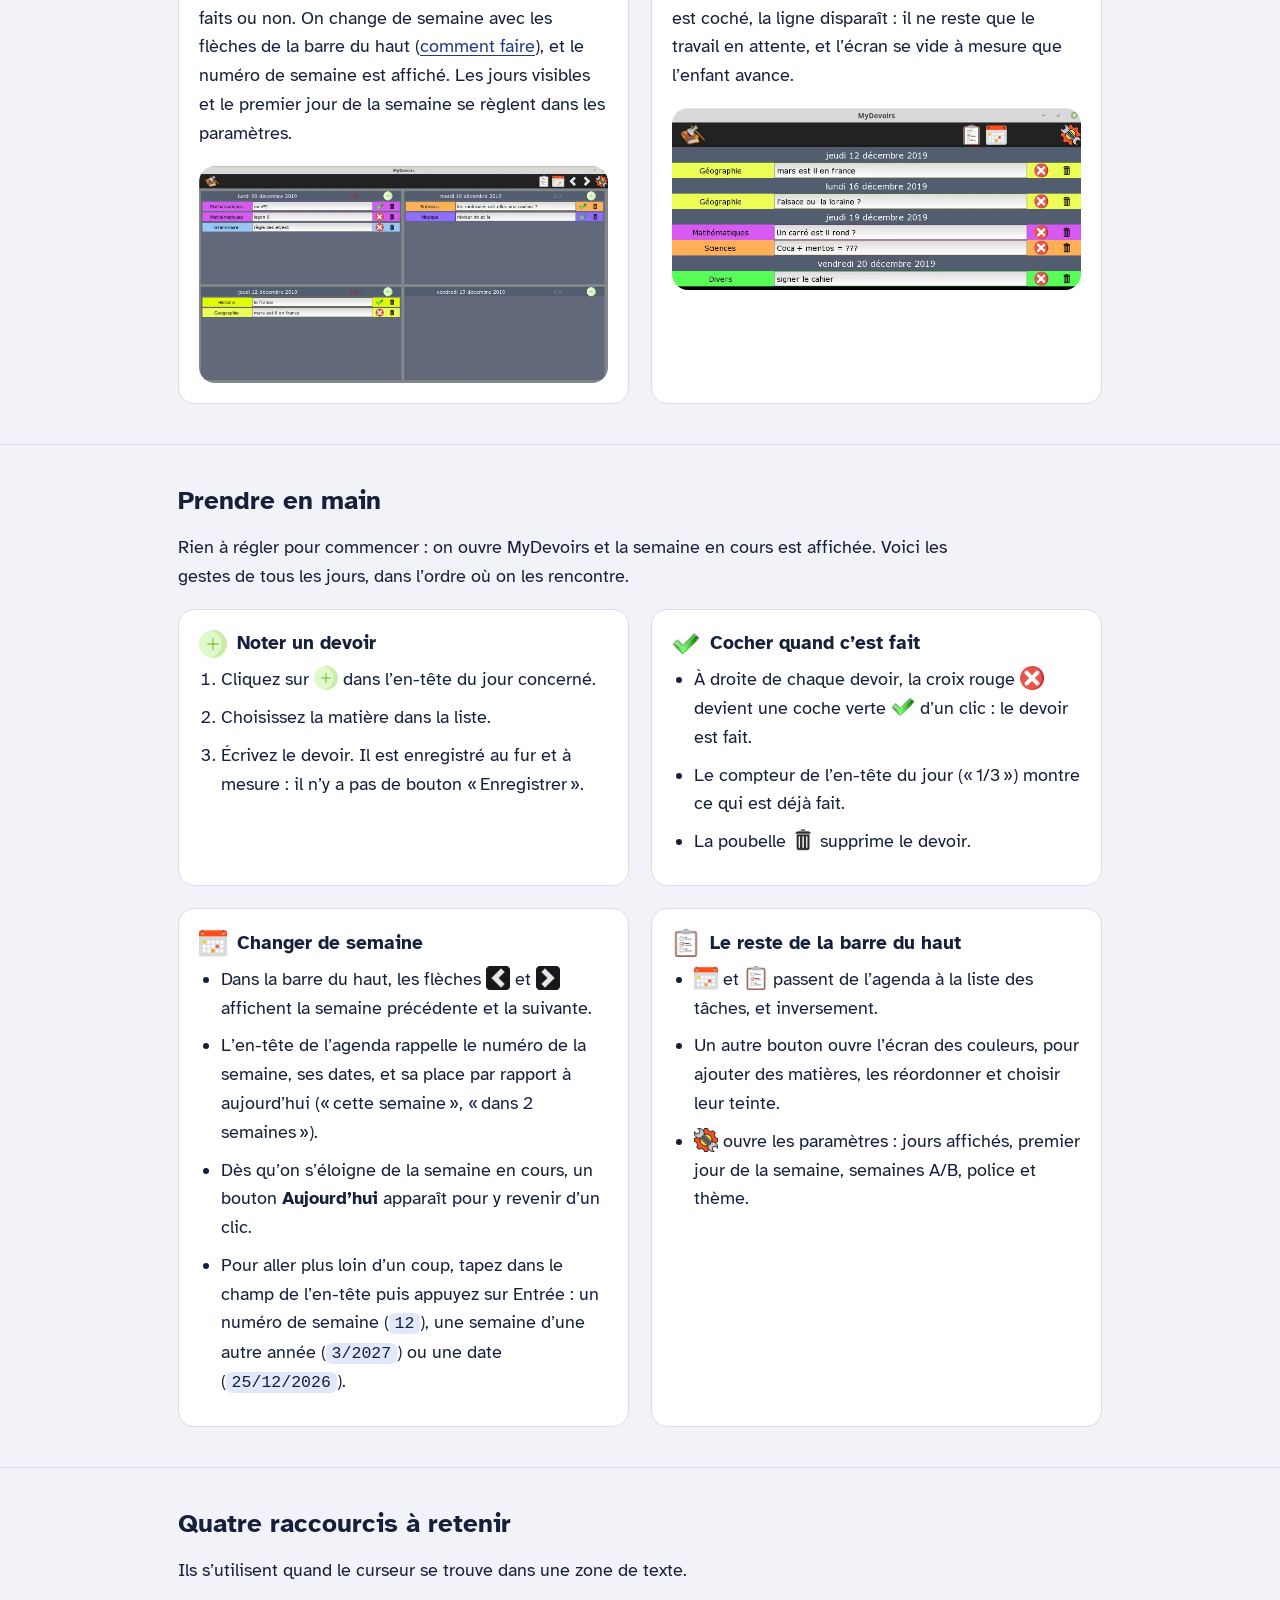
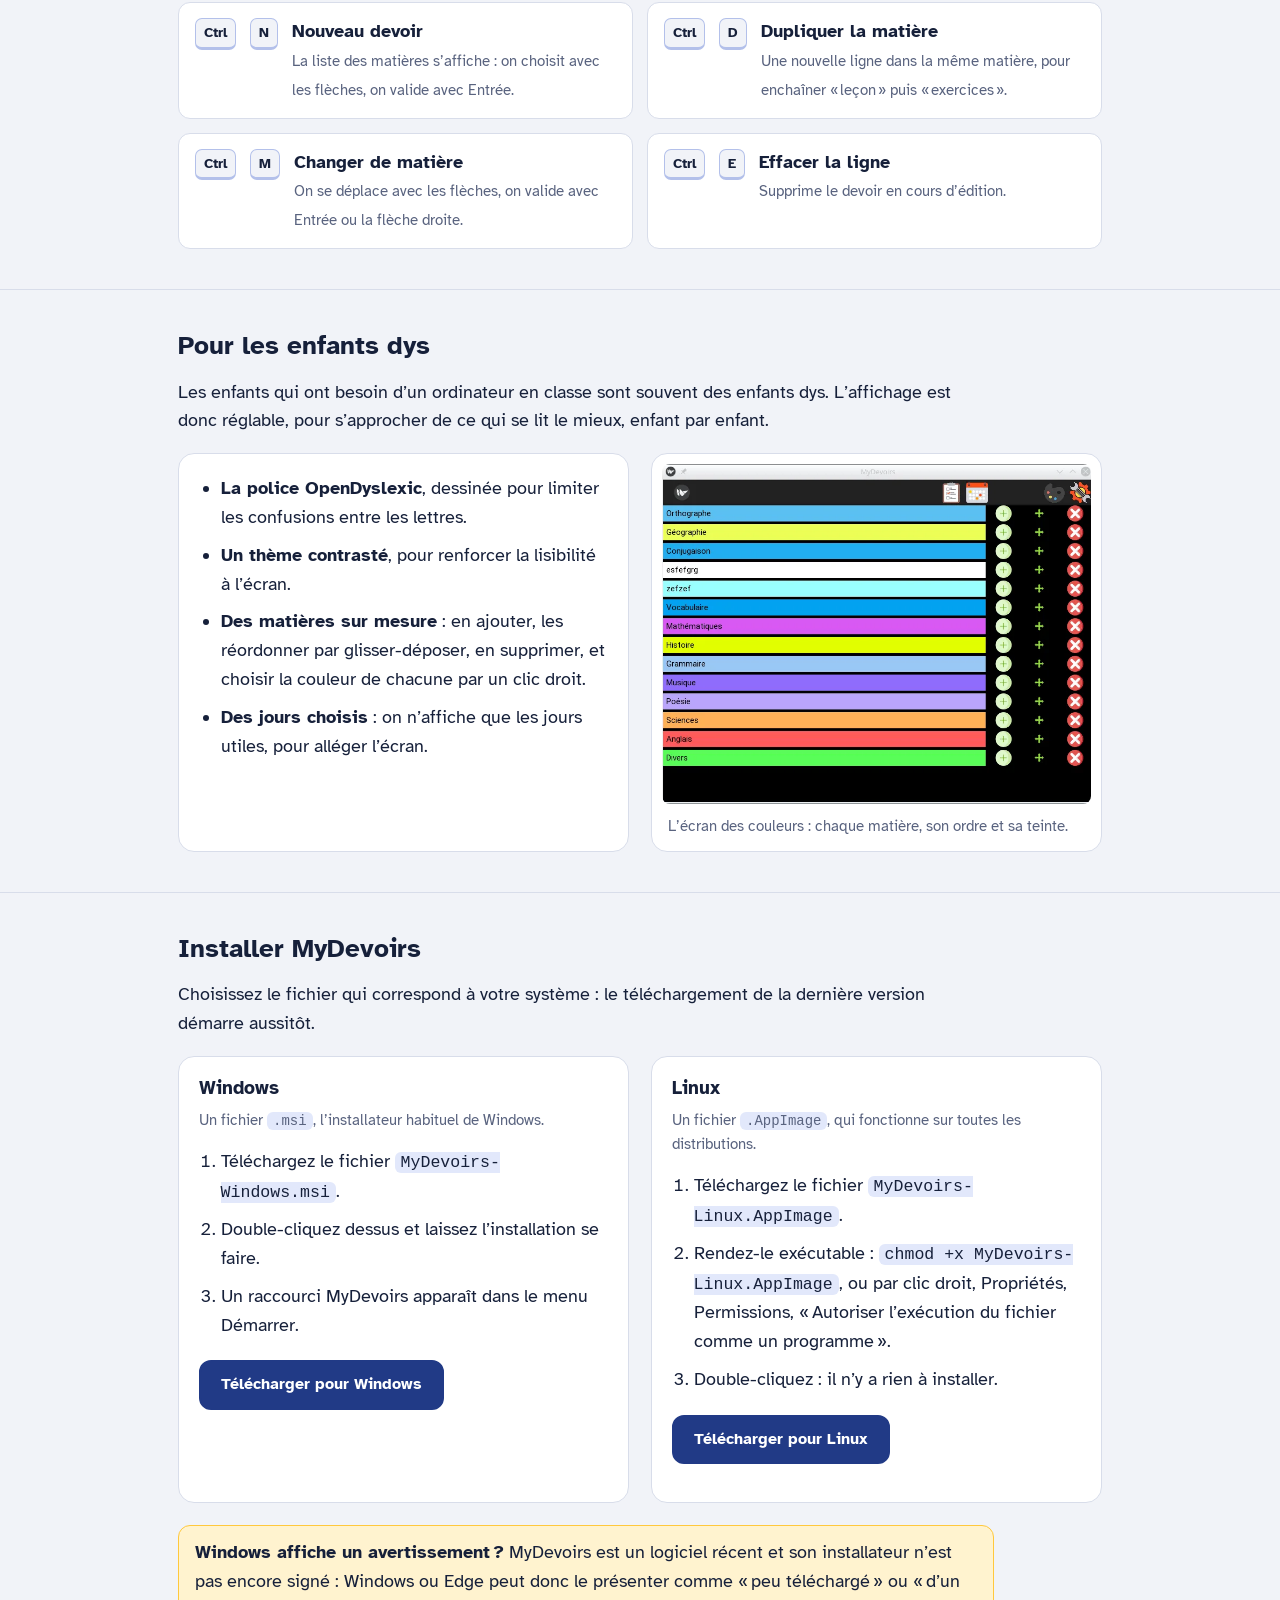
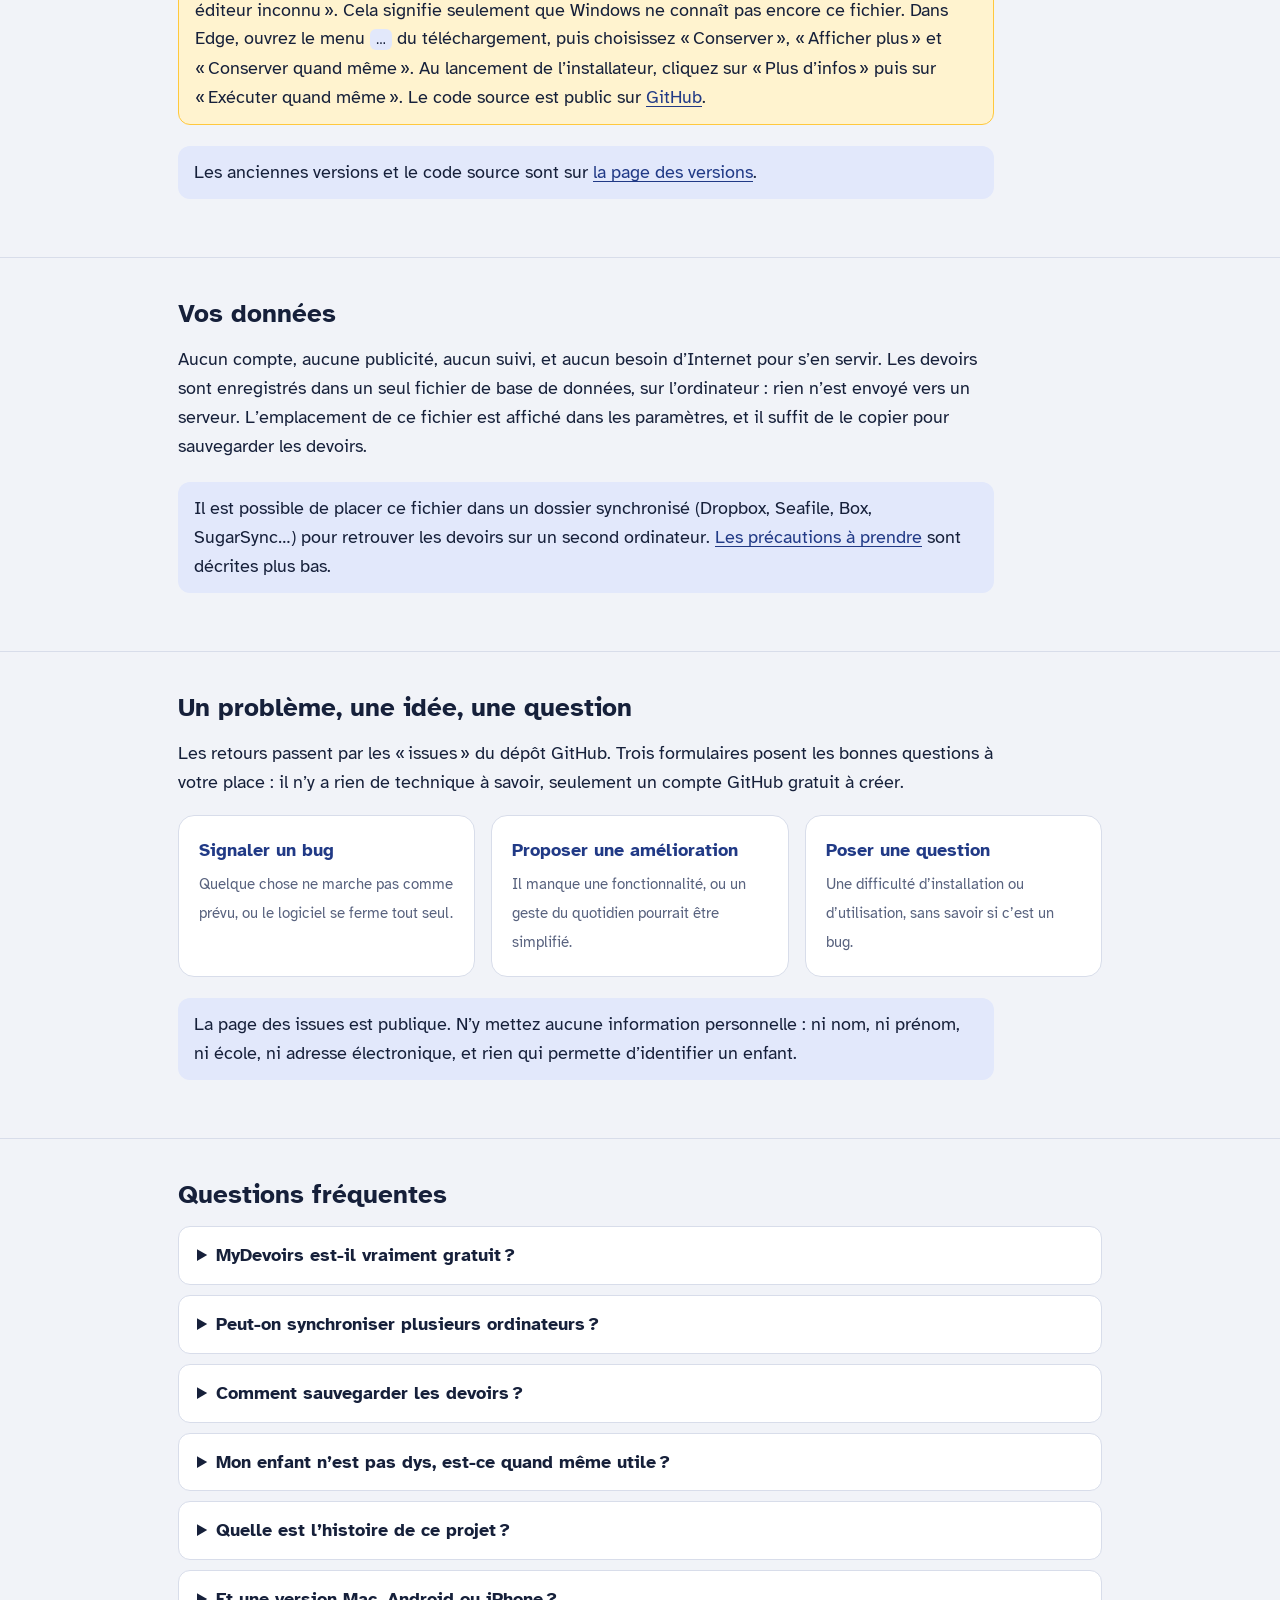
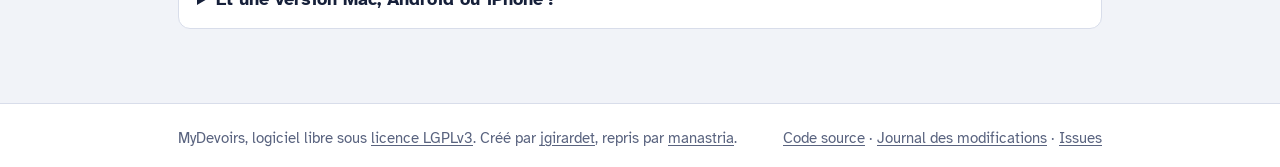
==== commit ccf0370b: "feat: encadré sur le site pour l'avertissement de Windows à l'installation Explique aux parents pour" ====
--- a/site/index.html
+++ b/site/index.html
@@ -202,6 +202,7 @@
           <p class="actions"><a class="btn" href="https://github.com/manastria/mydevoirs/releases/latest/download/MyDevoirs-Linux.AppImage">Télécharger pour Linux</a></p>
         </div>
       </div>
+      <p class="note attention" id="avertissement-windows"><strong>Windows affiche un avertissement ?</strong> MyDevoirs est un logiciel récent et son installateur n’est pas encore signé : Windows ou Edge peut donc le présenter comme « peu téléchargé » ou « d’un éditeur inconnu ». Cela signifie seulement que Windows ne connaît pas encore ce fichier. Dans Edge, ouvrez le menu <code>…</code> du téléchargement, puis choisissez « Conserver », « Afficher plus » et « Conserver quand même ». Au lancement de l’installateur, cliquez sur « Plus d’infos » puis sur « Exécuter quand même ». Le code source est public sur <a href="https://github.com/manastria/mydevoirs">GitHub</a>.</p>
       <p class="note">Les anciennes versions et le code source sont sur <a href="https://github.com/manastria/mydevoirs/releases">la page des versions</a>.</p>
       <script>
         // Sous Linux (hors Android), le bouton de l’en-tête propose l’AppImage au lieu du .msi.
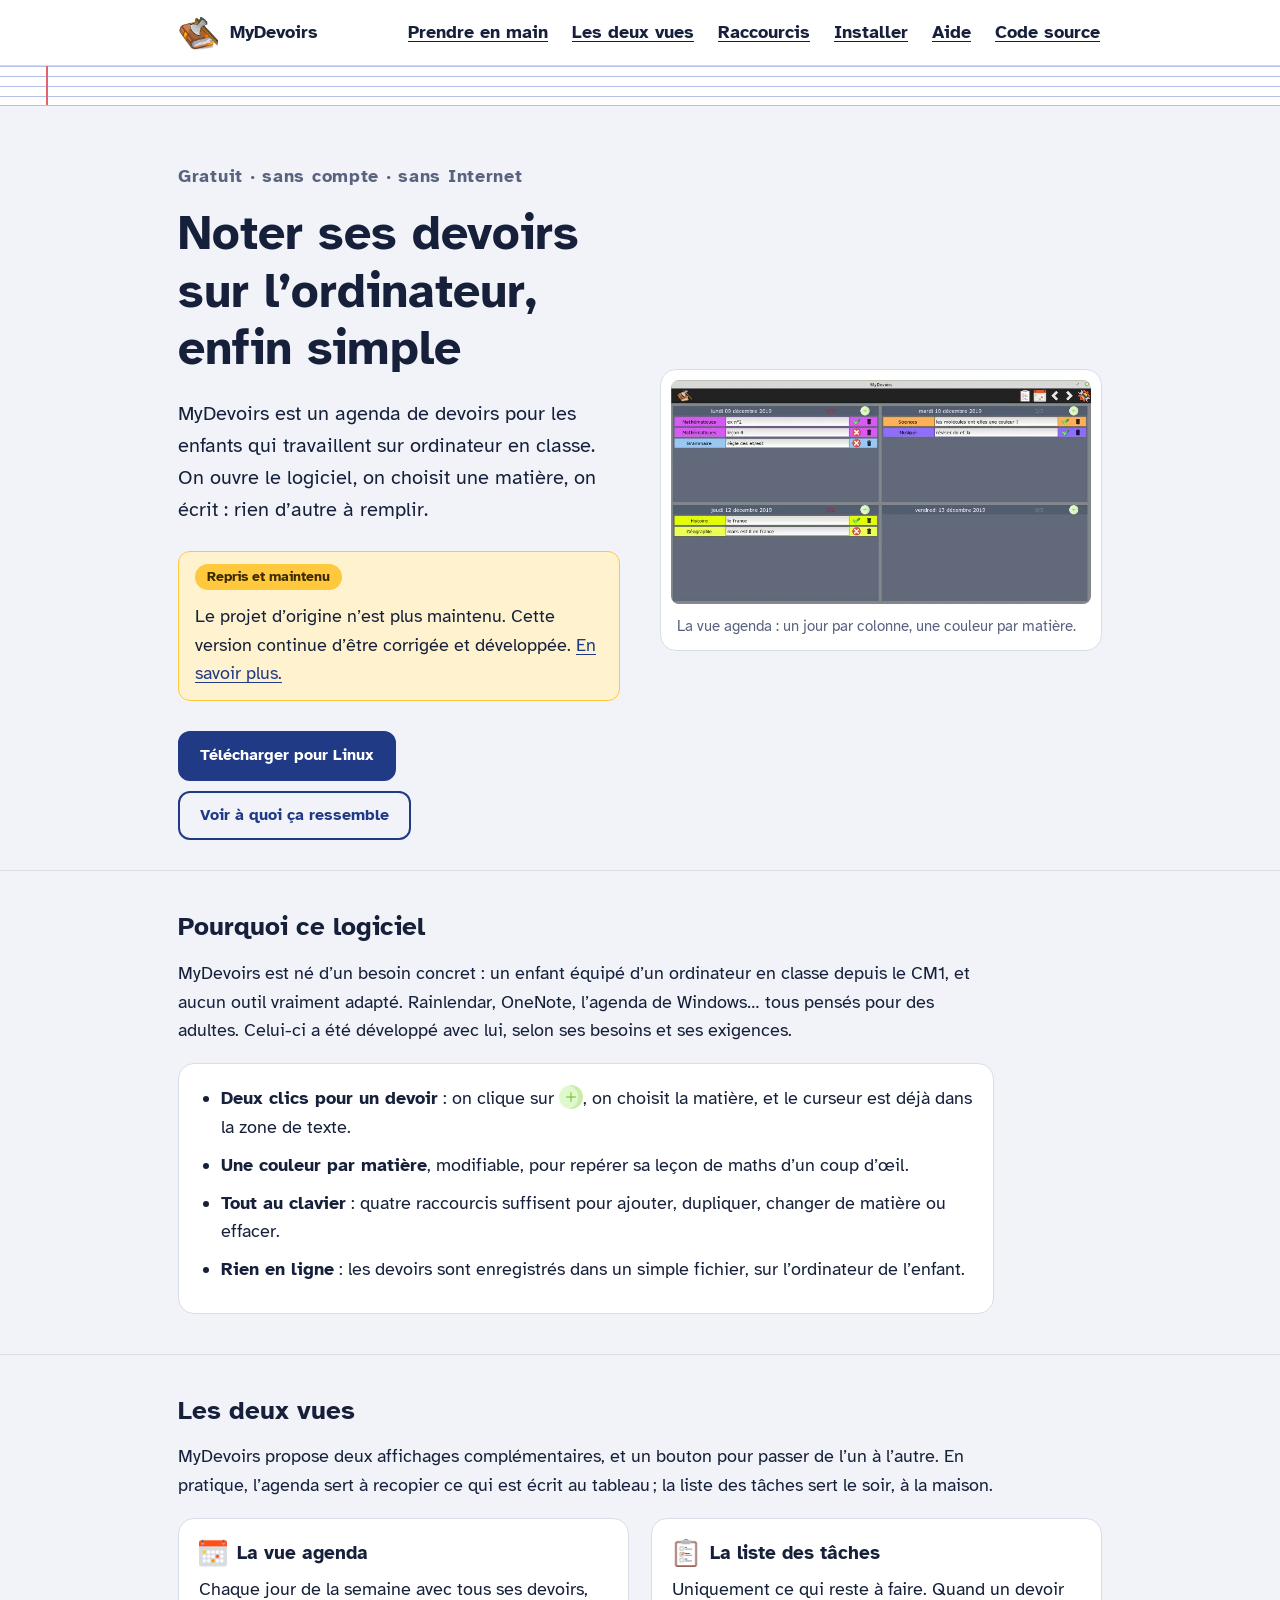
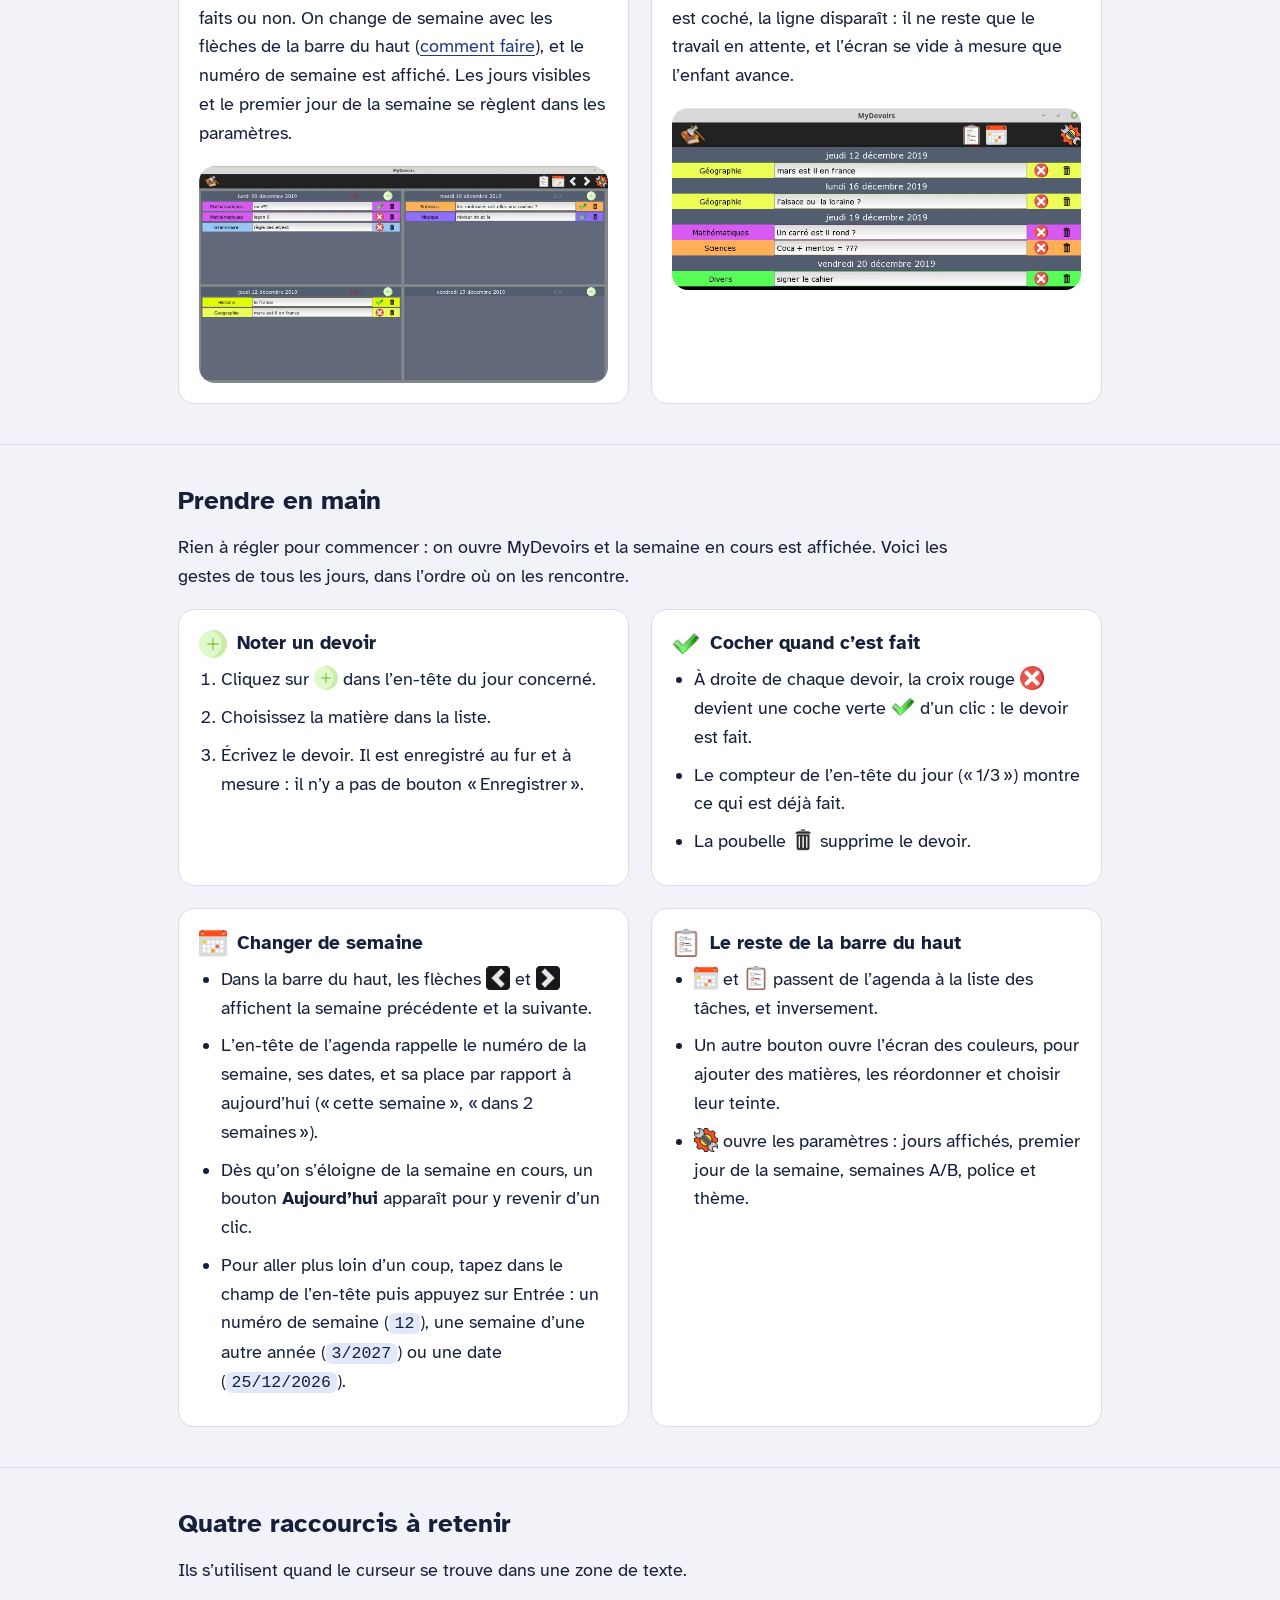
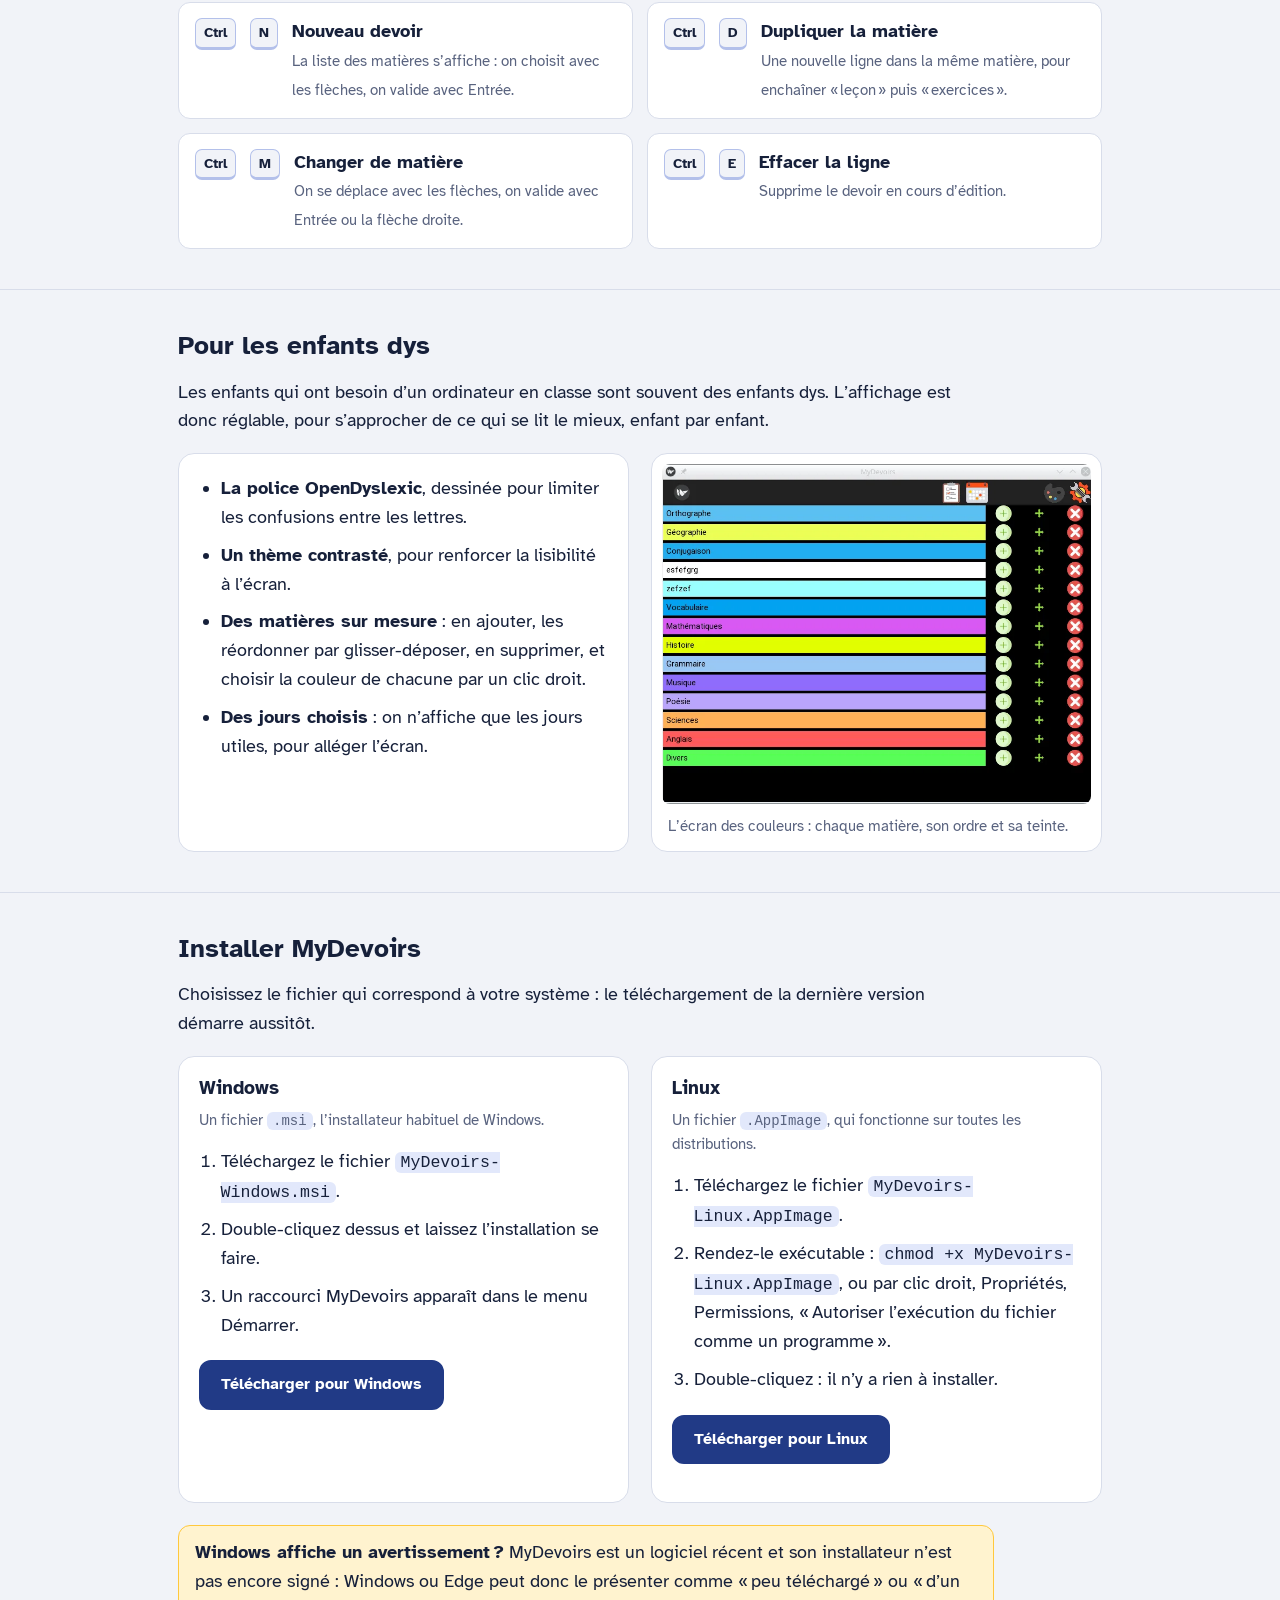
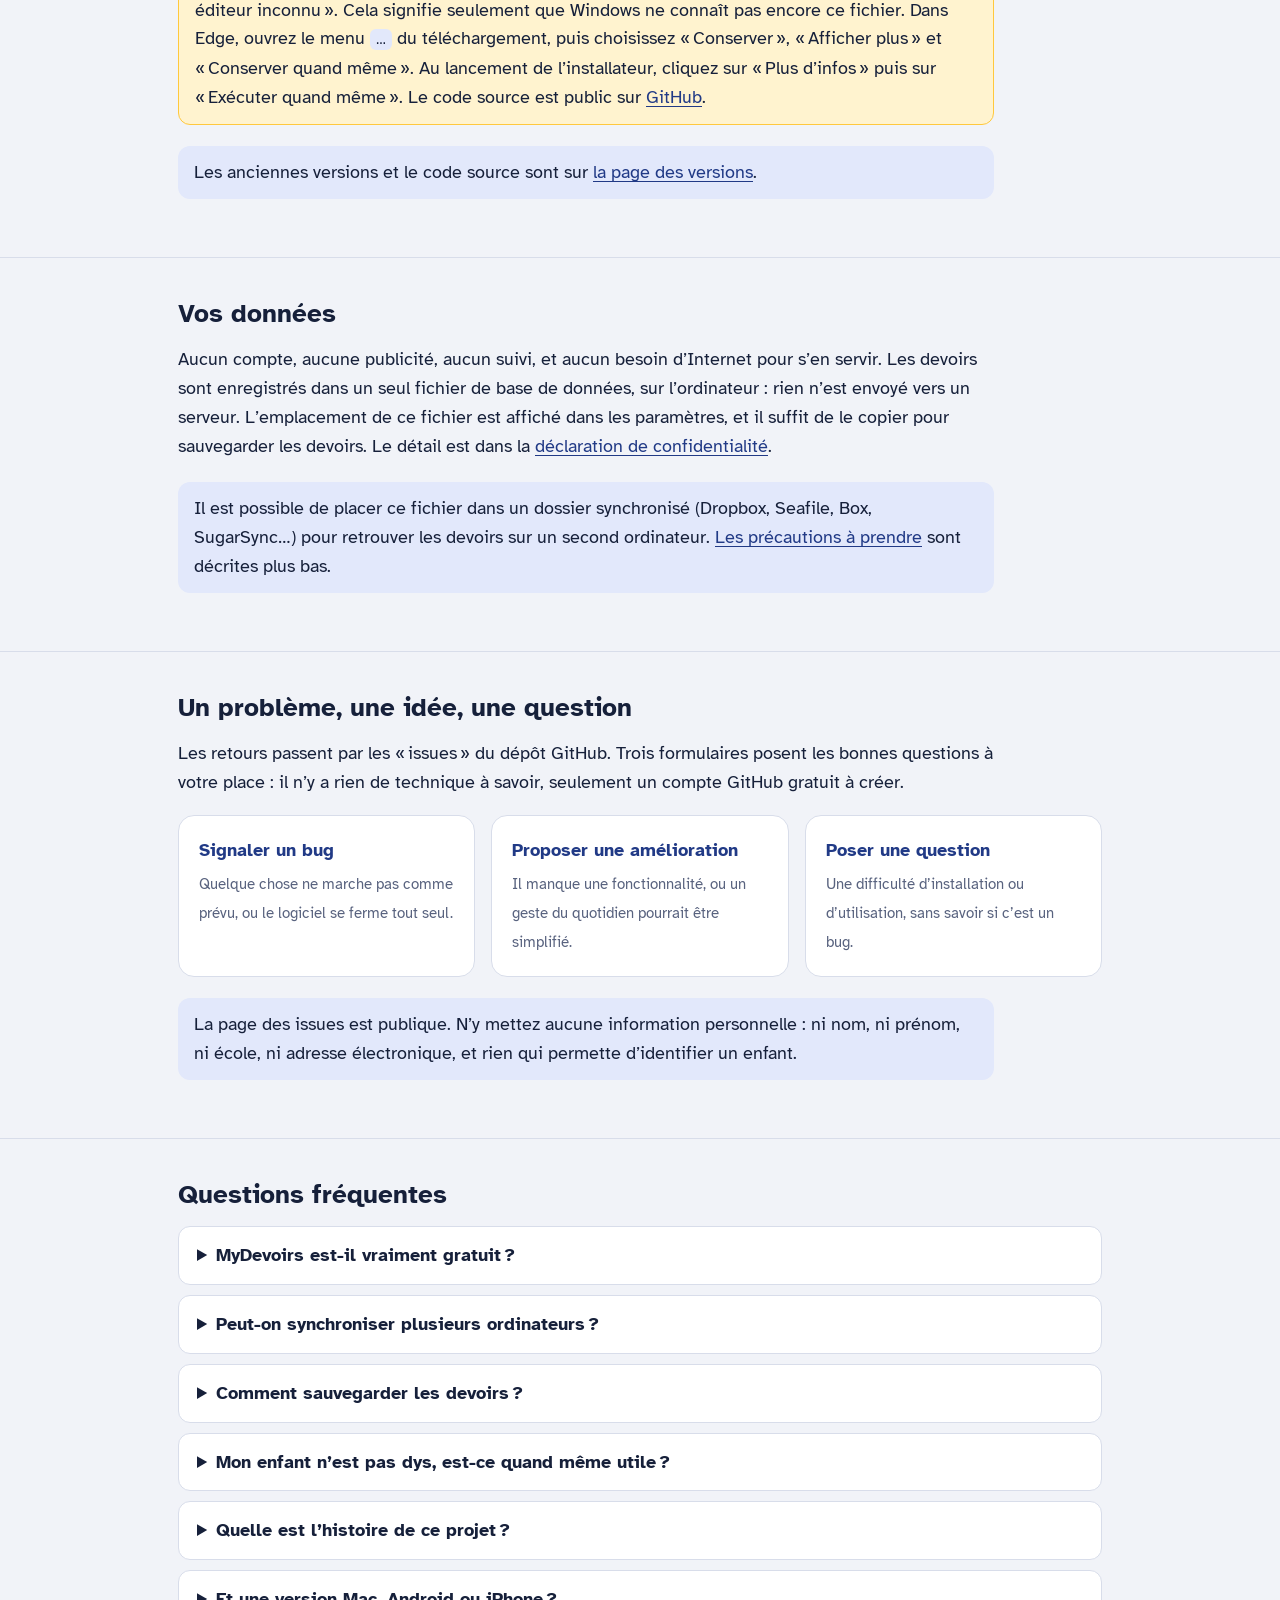
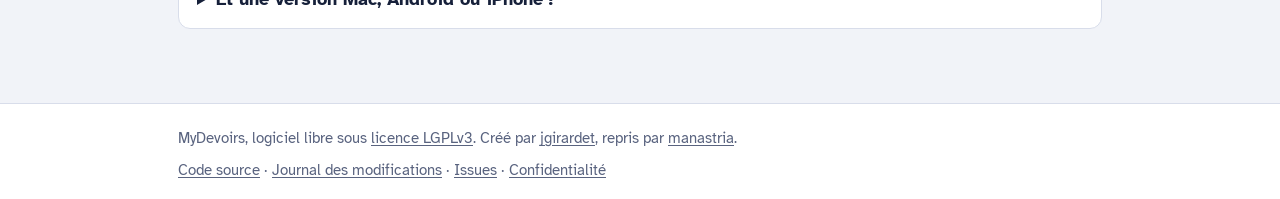
==== commit 1bf507bb: "feat: déclaration de confidentialité sur le site Nouvelle page confidentialite.html (logiciel, site," ====
--- a/site/index.html
+++ b/site/index.html
@@ -220,7 +220,7 @@
   <section id="donnees" aria-labelledby="h-donnees">
     <div class="wrap">
       <h2 id="h-donnees">Vos données</h2>
-      <p class="prose">Aucun compte, aucune publicité, aucun suivi, et aucun besoin d’Internet pour s’en servir. Les devoirs sont enregistrés dans un seul fichier de base de données, sur l’ordinateur : rien n’est envoyé vers un serveur. L’emplacement de ce fichier est affiché dans les paramètres, et il suffit de le copier pour sauvegarder les devoirs.</p>
+      <p class="prose">Aucun compte, aucune publicité, aucun suivi, et aucun besoin d’Internet pour s’en servir. Les devoirs sont enregistrés dans un seul fichier de base de données, sur l’ordinateur : rien n’est envoyé vers un serveur. L’emplacement de ce fichier est affiché dans les paramètres, et il suffit de le copier pour sauvegarder les devoirs. Le détail est dans la <a href="confidentialite.html">déclaration de confidentialité</a>.</p>
       <p class="note">Il est possible de placer ce fichier dans un dossier synchronisé (Dropbox, Seafile, Box, SugarSync…) pour retrouver les devoirs sur un second ordinateur. <a href="#questions">Les précautions à prendre</a> sont décrites plus bas.</p>
     </div>
   </section>
@@ -301,7 +301,7 @@
 <footer>
   <div class="wrap">
     <p>MyDevoirs, logiciel libre sous <a href="https://github.com/manastria/mydevoirs/blob/master/LICENSE">licence LGPLv3</a>. Créé par <a href="https://github.com/jgirardet">jgirardet</a>, repris par <a href="https://github.com/manastria">manastria</a>.</p>
-    <p><a href="https://github.com/manastria/mydevoirs">Code source</a> · <a href="https://github.com/manastria/mydevoirs/blob/master/CHANGELOG.md">Journal des modifications</a> · <a href="https://github.com/manastria/mydevoirs/issues">Issues</a></p>
+    <p><a href="https://github.com/manastria/mydevoirs">Code source</a> · <a href="https://github.com/manastria/mydevoirs/blob/master/CHANGELOG.md">Journal des modifications</a> · <a href="https://github.com/manastria/mydevoirs/issues">Issues</a> · <a href="confidentialite.html">Confidentialité</a></p>
   </div>
 </footer>
 
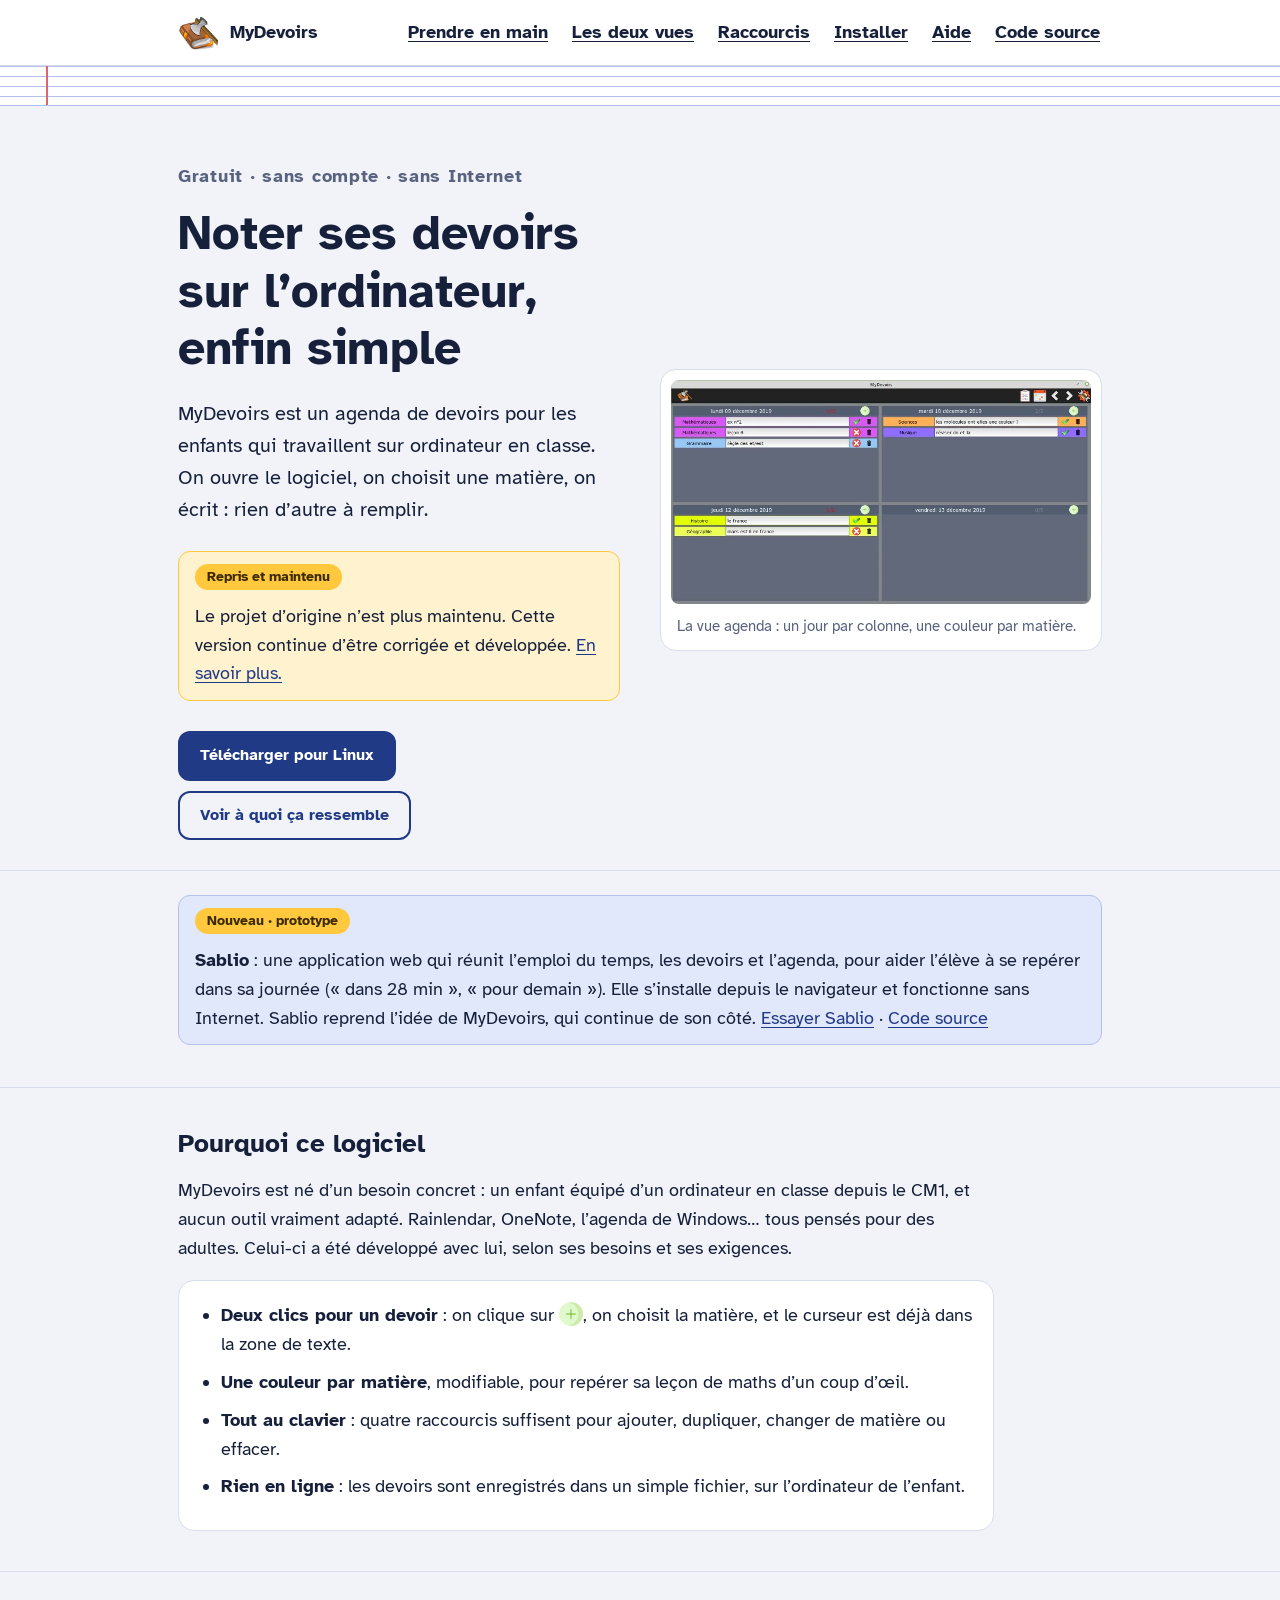
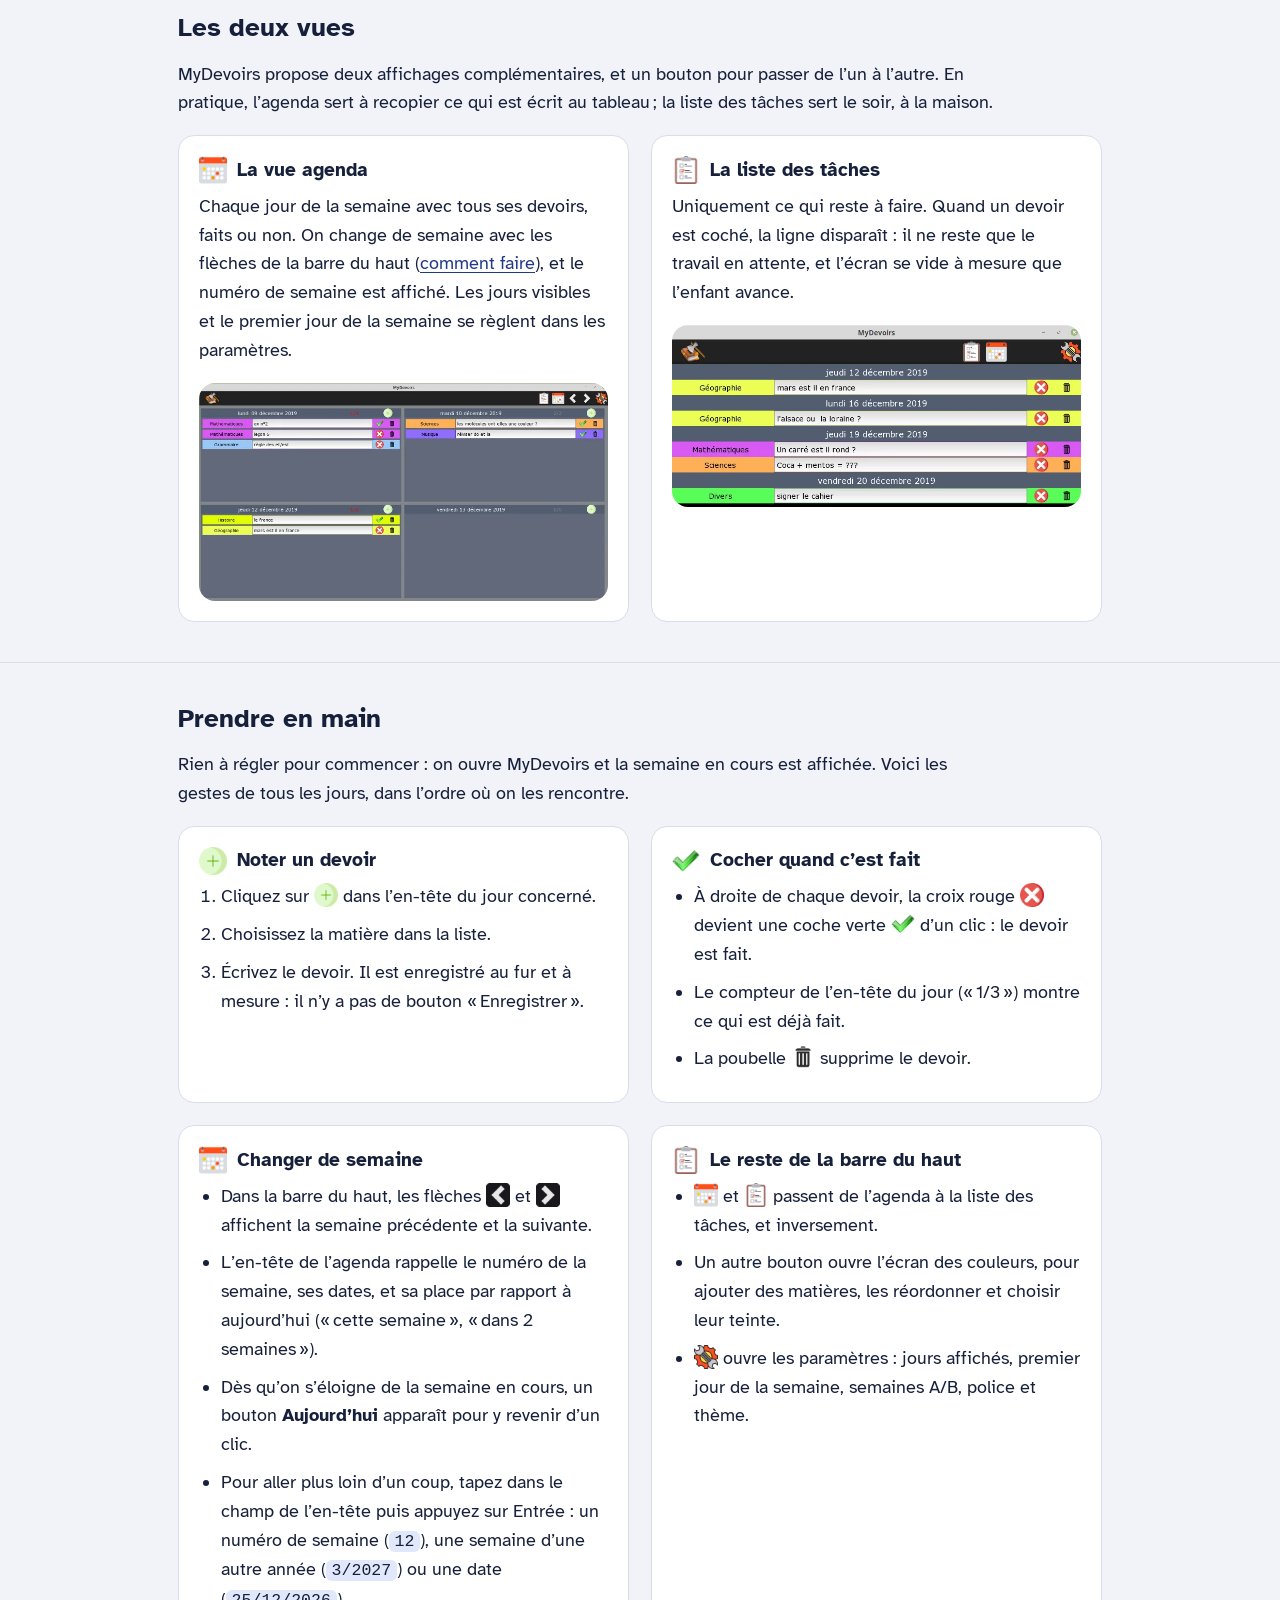
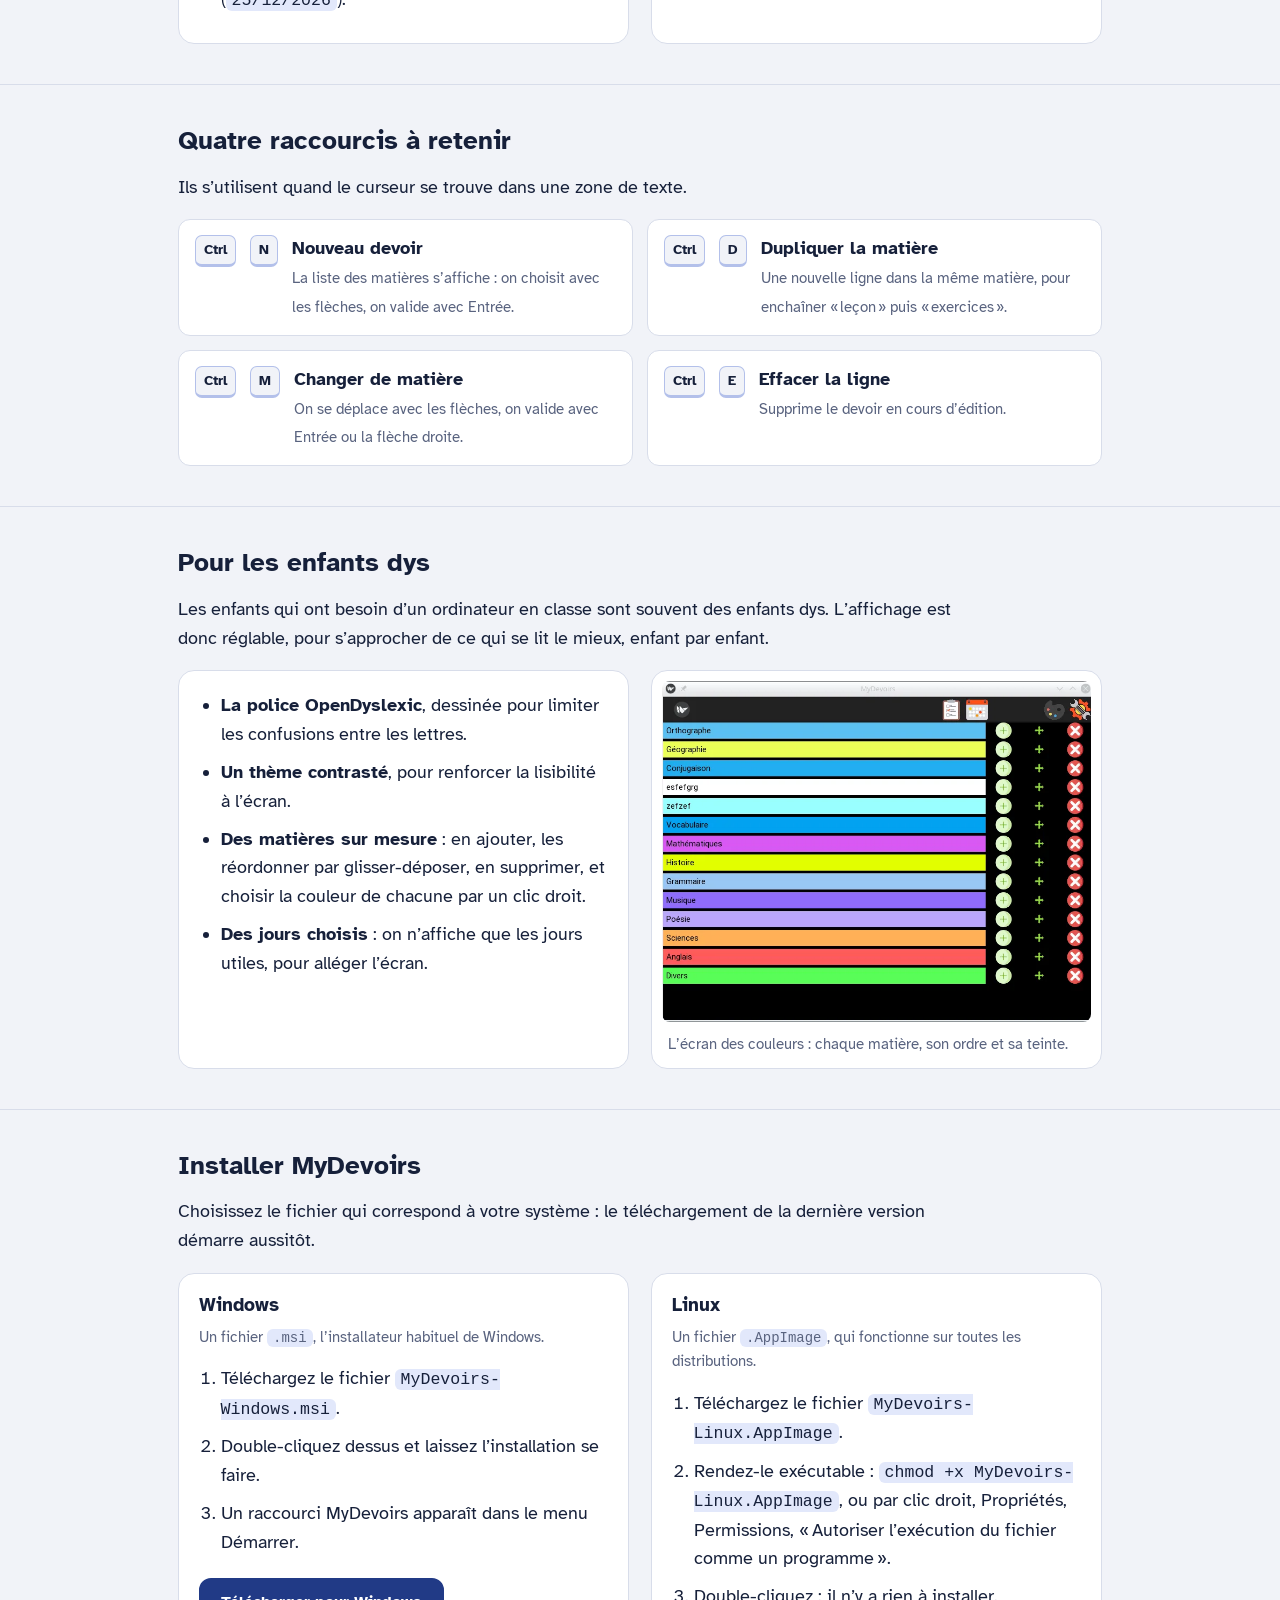
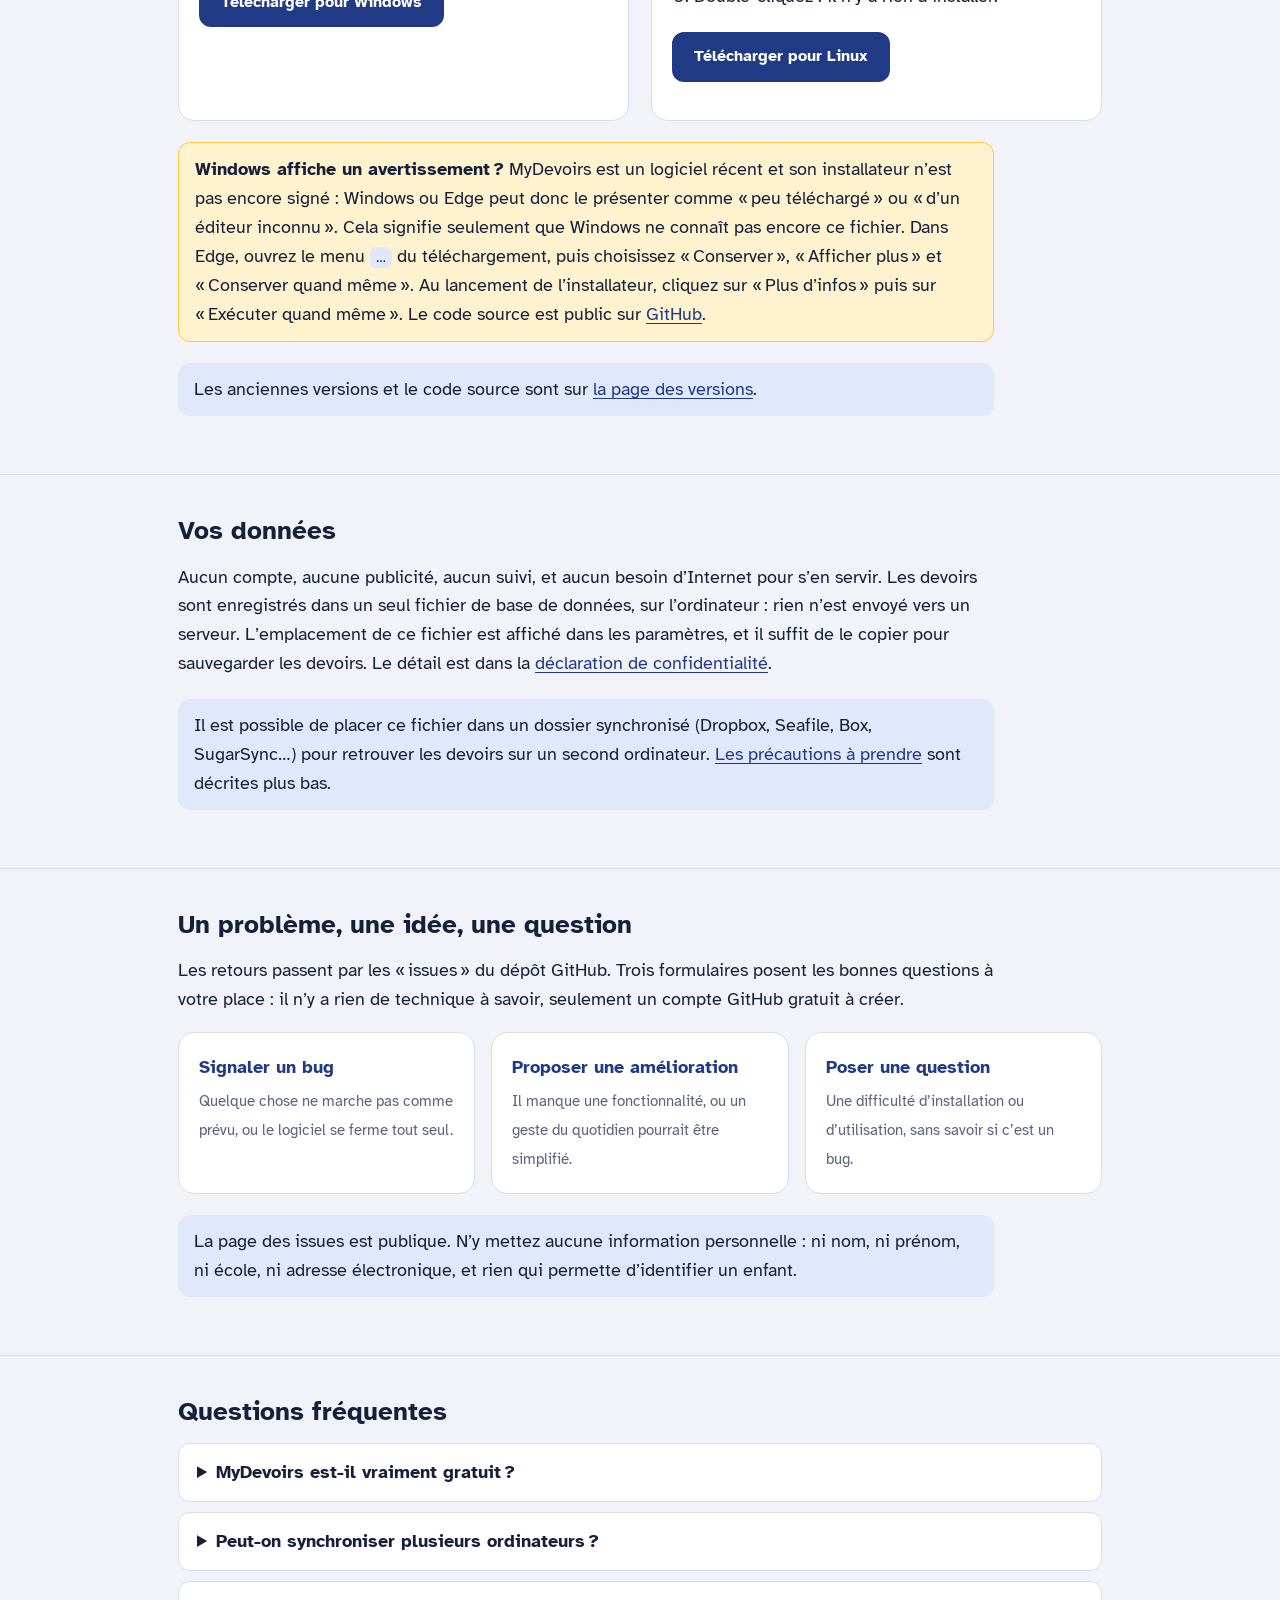
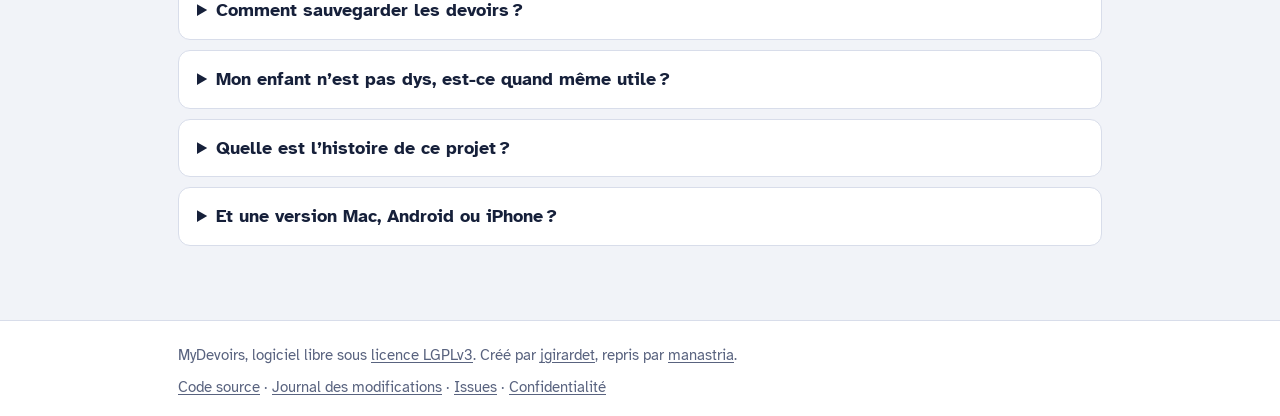
==== commit 7bb1d43e: "feat: image de partage pour les réseaux sociaux et annonce de Sablio sur le site - img/partage.jpg (" ====
--- a/site/index.html
+++ b/site/index.html
@@ -7,12 +7,22 @@
 <meta name="description" content="Logiciel gratuit et libre pour noter ses devoirs sur l’ordinateur, sans compte et sans Internet. Pensé pour les enfants qui travaillent sur ordinateur en classe, notamment les enfants dys. Windows et Linux.">
 <meta name="author" content="Manastria">
 <link rel="canonical" href="https://mydevoirs.manastria.fr/">
+<meta property="og:site_name" content="MyDevoirs">
 <meta property="og:type" content="website">
 <meta property="og:locale" content="fr_FR">
 <meta property="og:title" content="MyDevoirs : noter ses devoirs sur l’ordinateur, simplement">
 <meta property="og:description" content="Logiciel gratuit et libre pour noter ses devoirs sur l’ordinateur, sans compte et sans Internet. Pensé pour les enfants qui travaillent sur ordinateur, notamment les enfants dys.">
 <meta property="og:url" content="https://mydevoirs.manastria.fr/">
-<meta property="og:image" content="https://mydevoirs.manastria.fr/icons/icon-512.png">
+<meta property="og:image" content="https://mydevoirs.manastria.fr/img/partage.jpg">
+<meta property="og:image:type" content="image/jpeg">
+<meta property="og:image:width" content="1200">
+<meta property="og:image:height" content="630">
+<meta property="og:image:alt" content="MyDevoirs : un agenda de devoirs gratuit, avec la vue agenda sur fond bleu">
+<meta name="twitter:card" content="summary_large_image">
+<meta name="twitter:title" content="MyDevoirs : noter ses devoirs sur l’ordinateur, simplement">
+<meta name="twitter:description" content="Logiciel gratuit et libre pour noter ses devoirs sur l’ordinateur, sans compte et sans Internet. Pensé pour les enfants qui travaillent sur ordinateur, notamment les enfants dys.">
+<meta name="twitter:image" content="https://mydevoirs.manastria.fr/img/partage.jpg">
+<meta name="twitter:image:alt" content="MyDevoirs : un agenda de devoirs gratuit, avec la vue agenda sur fond bleu">
 <meta name="theme-color" content="#213a86">
 <link rel="icon" href="icons/logo.png">
 <link rel="icon" type="image/png" sizes="192x192" href="icons/icon-192.png">
@@ -62,6 +72,12 @@
     </div>
   </section>
 
+  <section id="sablio" class="annonce" aria-labelledby="h-sablio">
+    <div class="wrap">
+      <p class="notice"><span class="badge">Nouveau · prototype</span><span><strong id="h-sablio">Sablio</strong> : une application web qui réunit l’emploi du temps, les devoirs et l’agenda, pour aider l’élève à se repérer dans sa journée (« dans 28 min », « pour demain »). Elle s’installe depuis le navigateur et fonctionne sans Internet. Sablio reprend l’idée de MyDevoirs, qui continue de son côté. <a href="https://sablio.manastria.fr/">Essayer Sablio</a> · <a href="https://github.com/manastria/sablio">Code source</a></span></p>
+    </div>
+  </section>
+
   <section id="pourquoi" aria-labelledby="h-pourquoi">
     <div class="wrap">
       <h2 id="h-pourquoi">Pourquoi ce logiciel</h2>
--- a/site/assets/site.css
+++ b/site/assets/site.css
@@ -69,6 +69,9 @@
 
 section{padding-block:clamp(22px,4vw,40px)}
 section+section{border-top:1px solid var(--line)}
+/* Annonce d'un autre projet, sous l'en-tête */
+.annonce{padding-block:clamp(14px,3vw,24px)}
+.annonce .notice{margin-top:0;max-width:none;background:var(--ink-soft);border-color:var(--rule-strong)}
 
 /* Icônes de l'application, dans le fil du texte */
 .ico{width:24px;height:24px;vertical-align:-5px}
